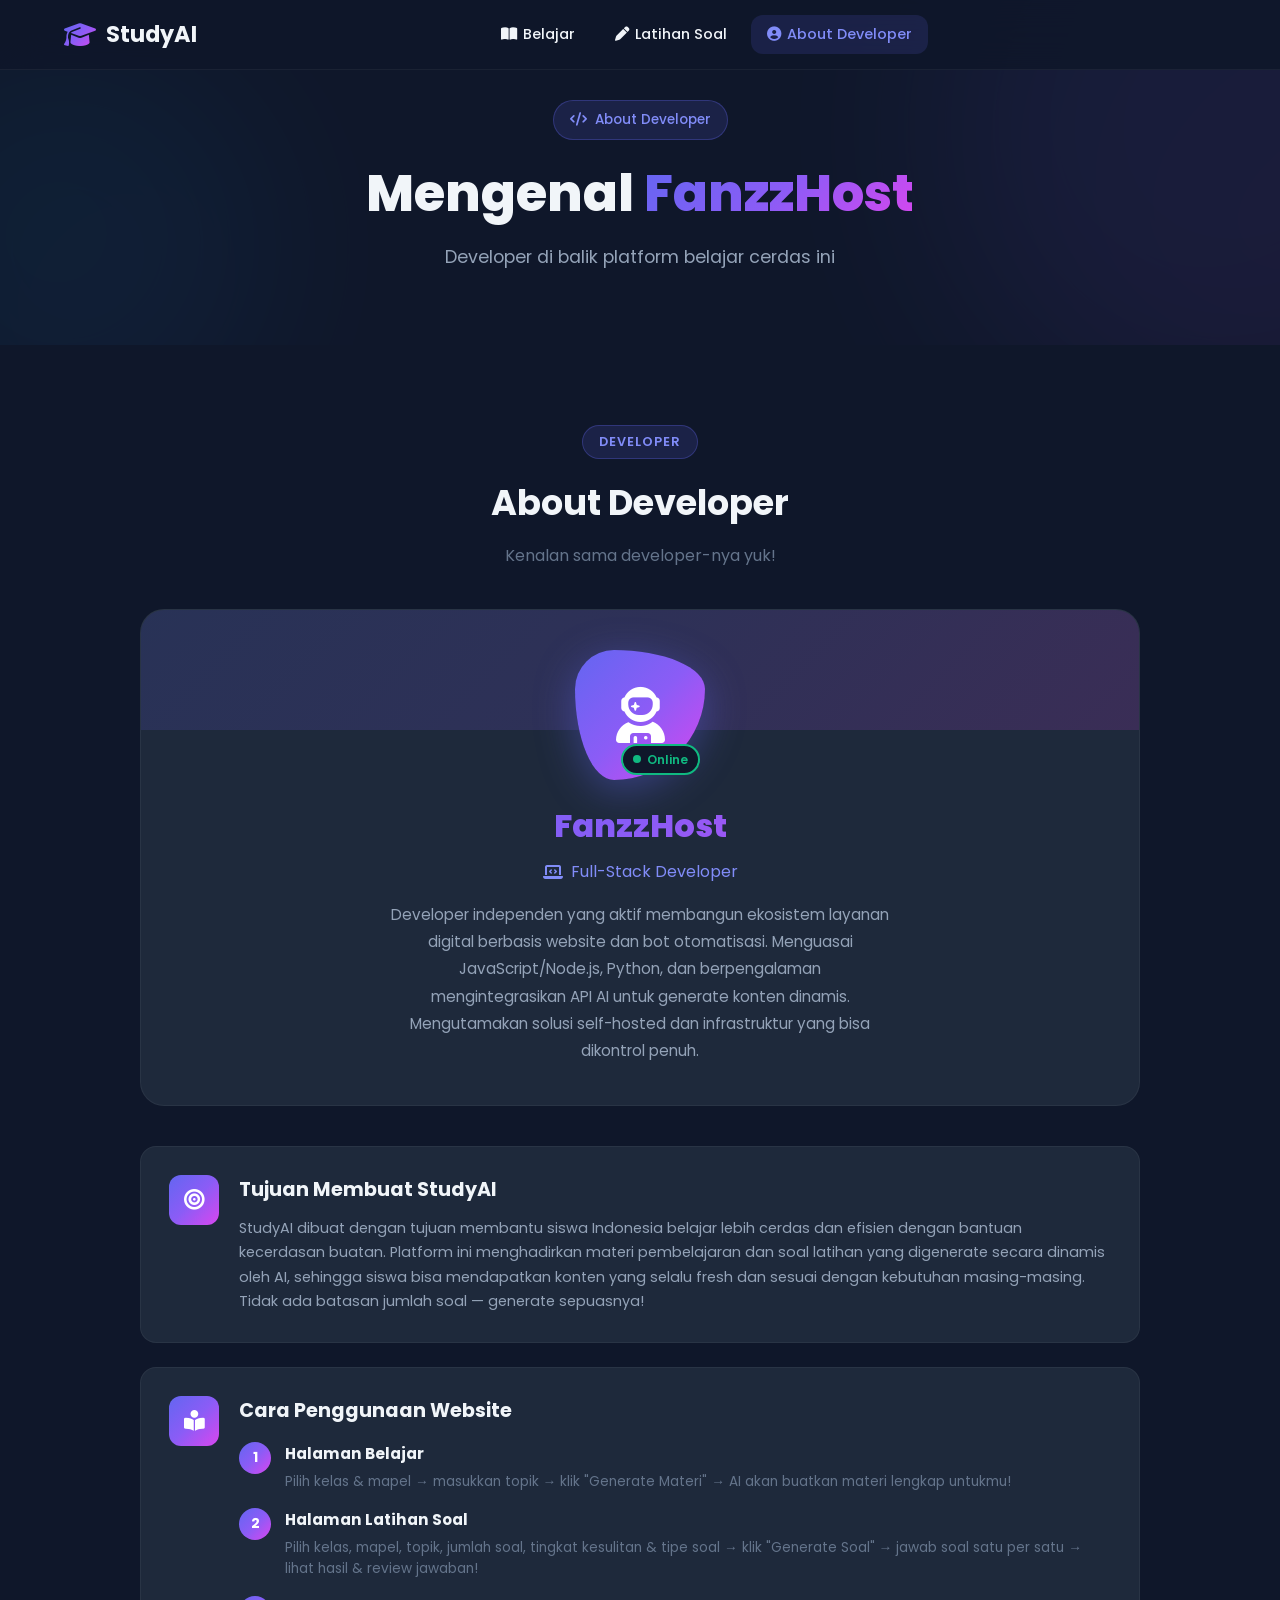
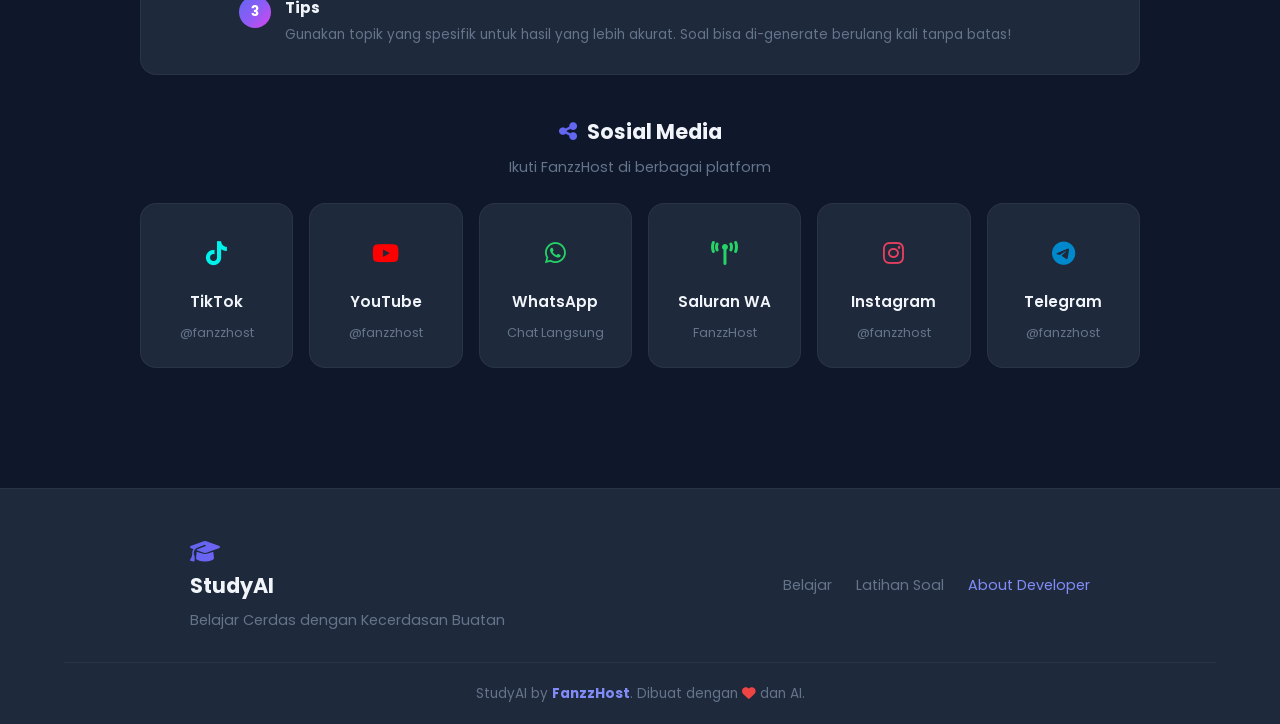
==== about.html @ f3ac2cc7 "Add files via upload" ====
<!DOCTYPE html>
<html lang="id">
<head>
    <meta charset="UTF-8">
    <meta name="viewport" content="width=device-width, initial-scale=1.0, maximum-scale=1.0, user-scalable=no">
    <title>StudyAI - About Developer</title>
    <link href="https://fonts.googleapis.com/css2?family=Poppins:wght@300;400;500;600;700;800&display=swap" rel="stylesheet">
    <link rel="stylesheet" href="https://cdnjs.cloudflare.com/ajax/libs/font-awesome/6.5.1/css/all.min.css">
    <link rel="stylesheet" href="style.css">
</head>
<body>
    <!-- Loading Screen -->
    <div id="loading-screen">
        <div class="loader-container">
            <div class="loader"></div>
            <h2>StudyAI</h2>
            <p>Memuat...</p>
        </div>
    </div>

    <!-- Navigation -->
    <nav class="navbar" id="navbar">
        <div class="nav-brand">
            <i class="fas fa-graduation-cap"></i>
            <span>StudyAI</span>
        </div>
        <div class="nav-links" id="nav-links">
            <a href="index.html" class="nav-link"><i class="fas fa-book-open"></i> Belajar</a>
            <a href="soal.html" class="nav-link"><i class="fas fa-pen"></i> Latihan Soal</a>
            <a href="about.html" class="nav-link active"><i class="fas fa-user-circle"></i> About Developer</a>
        </div>
        <div class="nav-actions">
            <div class="nav-toggle" id="nav-toggle">
                <i class="fas fa-bars"></i>
            </div>
        </div>
    </nav>

    <!-- Hero Section -->
    <section class="hero mini-hero">
        <div class="hero-content">
            <div class="hero-badge">
                <i class="fas fa-code"></i> About Developer
            </div>
            <h1>Mengenal <span class="gradient-text">FanzzHost</span></h1>
            <p>Developer di balik platform belajar cerdas ini</p>
        </div>
    </section>

    <!-- About Developer Section -->
    <section class="section">
        <div class="section-header">
            <span class="section-badge">Developer</span>
            <h2>About Developer</h2>
            <p>Kenalan sama developer-nya yuk!</p>
        </div>

        <!-- Profile Card -->
        <div class="dev-profile-card">
            <div class="dev-avatar-wrapper">
                <div class="dev-avatar">
                    <i class="fas fa-user-astronaut"></i>
                </div>
                <div class="dev-status">
                    <span class="status-dot"></span>
                    <span>Online</span>
                </div>
            </div>

            <div class="dev-info">
                <h2 class="dev-name">FanzzHost</h2>
                <p class="dev-role"><i class="fas fa-laptop-code"></i> Full-Stack Developer</p>
                <p class="dev-desc">
                    Developer independen yang aktif membangun ekosistem layanan digital berbasis website dan bot otomatisasi. 
                    Menguasai JavaScript/Node.js, Python, dan berpengalaman mengintegrasikan API AI untuk generate konten dinamis. 
                    Mengutamakan solusi self-hosted dan infrastruktur yang bisa dikontrol penuh.
                </p>
            </div>
        </div>

        <!-- Purpose Section -->
        <div class="dev-section-card">
            <div class="dev-section-icon">
                <i class="fas fa-bullseye"></i>
            </div>
            <div class="dev-section-content">
                <h3>Tujuan Membuat StudyAI</h3>
                <p>
                    StudyAI dibuat dengan tujuan membantu siswa Indonesia belajar lebih cerdas dan efisien dengan bantuan kecerdasan buatan. 
                    Platform ini menghadirkan materi pembelajaran dan soal latihan yang digenerate secara dinamis oleh AI, 
                    sehingga siswa bisa mendapatkan konten yang selalu fresh dan sesuai dengan kebutuhan masing-masing. 
                    Tidak ada batasan jumlah soal — generate sepuasnya!
                </p>
            </div>
        </div>

        <!-- How To Use Section -->
        <div class="dev-section-card">
            <div class="dev-section-icon">
                <i class="fas fa-book-reader"></i>
            </div>
            <div class="dev-section-content">
                <h3>Cara Penggunaan Website</h3>
                <div class="usage-steps">
                    <div class="usage-step">
                        <div class="step-number">1</div>
                        <div class="step-text">
                            <strong>Halaman Belajar</strong>
                            <p>Pilih kelas & mapel → masukkan topik → klik "Generate Materi" → AI akan buatkan materi lengkap untukmu!</p>
                        </div>
                    </div>
                    <div class="usage-step">
                        <div class="step-number">2</div>
                        <div class="step-text">
                            <strong>Halaman Latihan Soal</strong>
                            <p>Pilih kelas, mapel, topik, jumlah soal, tingkat kesulitan & tipe soal → klik "Generate Soal" → jawab soal satu per satu → lihat hasil & review jawaban!</p>
                        </div>
                    </div>
                    <div class="usage-step">
                        <div class="step-number">3</div>
                        <div class="step-text">
                            <strong>Tips</strong>
                            <p>Gunakan topik yang spesifik untuk hasil yang lebih akurat. Soal bisa di-generate berulang kali tanpa batas!</p>
                        </div>
                    </div>
                </div>
            </div>
        </div>

        <!-- Social Media Section -->
        <div class="dev-social-section">
            <h3><i class="fas fa-share-alt"></i> Sosial Media</h3>
            <p>Ikuti FanzzHost di berbagai platform</p>
            <div class="social-grid">
                <a href="https://tiktok.com/@fanzzhost" target="_blank" class="social-card tiktok">
                    <div class="social-icon"><i class="fab fa-tiktok"></i></div>
                    <span class="social-name">TikTok</span>
                    <span class="social-handle">@fanzzhost</span>
                </a>
                <a href="https://youtube.com/@fanzzhost" target="_blank" class="social-card youtube">
                    <div class="social-icon"><i class="fab fa-youtube"></i></div>
                    <span class="social-name">YouTube</span>
                    <span class="social-handle">@fanzzhost</span>
                </a>
                <a href="https://wa.me/6281234567890" target="_blank" class="social-card whatsapp">
                    <div class="social-icon"><i class="fab fa-whatsapp"></i></div>
                    <span class="social-name">WhatsApp</span>
                    <span class="social-handle">Chat Langsung</span>
                </a>
                <a href="https://whatsapp.com/channel/fanzzhost" target="_blank" class="social-card saluran">
                    <div class="social-icon"><i class="fas fa-broadcast-tower"></i></div>
                    <span class="social-name">Saluran WA</span>
                    <span class="social-handle">FanzzHost</span>
                </a>
                <a href="https://instagram.com/fanzzhost" target="_blank" class="social-card instagram">
                    <div class="social-icon"><i class="fab fa-instagram"></i></div>
                    <span class="social-name">Instagram</span>
                    <span class="social-handle">@fanzzhost</span>
                </a>
                <a href="https://t.me/fanzzhost" target="_blank" class="social-card telegram">
                    <div class="social-icon"><i class="fab fa-telegram-plane"></i></div>
                    <span class="social-name">Telegram</span>
                    <span class="social-handle">@fanzzhost</span>
                </a>
            </div>
        </div>
    </section>

    <!-- Footer -->
    <footer class="footer">
        <div class="footer-content">
            <div class="footer-brand">
                <i class="fas fa-graduation-cap"></i>
                <span>StudyAI</span>
                <p>Belajar Cerdas dengan Kecerdasan Buatan</p>
            </div>
            <div class="footer-links">
                <a href="index.html">Belajar</a>
                <a href="soal.html">Latihan Soal</a>
                <a href="about.html" class="active">About Developer</a>
            </div>
        </div>
        <div class="footer-bottom">
            <p> StudyAI by <strong>FanzzHost</strong>. Dibuat dengan <i class="fas fa-heart"></i> dan AI.</p>
        </div>
    </footer>

    <!-- Toast -->
    <div class="toast" id="toast">
        <i class="fas fa-info-circle"></i>
        <span id="toast-message"></span>
    </div>

    <script src="script.js"></script>
    <script>
        document.addEventListener('DOMContentLoaded', () => {
            setTimeout(() => {
                document.getElementById('loading-screen').classList.add('hidden');
            }, 1200);
            initNavbar();
        });
    </script>
</body>
</html>
---- style.css ----
/* ===== VARIABLES ===== */
:root {
    --primary: #6366f1;
    --primary-dark: #4f46e5;
    --primary-light: #818cf8;
    --secondary: #06b6d4;
    --accent: #f59e0b;
    --success: #10b981;
    --danger: #ef4444;
    --warning: #f59e0b;
    --dark: #0f172a;
    --dark-light: #1e293b;
    --dark-lighter: #334155;
    --gray: #64748b;
    --gray-light: #94a3b8;
    --gray-lighter: #cbd5e1;
    --light: #f1f5f9;
    --white: #ffffff;
    --gradient-1: linear-gradient(135deg, #6366f1 0%, #8b5cf6 50%, #d946ef 100%);
    --gradient-2: linear-gradient(135deg, #06b6d4 0%, #3b82f6 100%);
    --gradient-3: linear-gradient(135deg, #f59e0b 0%, #ef4444 100%);
    --gradient-success: linear-gradient(135deg, #10b981 0%, #06b6d4 100%);
    --shadow-sm: 0 1px 2px 0 rgb(0 0 0 / 0.05);
    --shadow: 0 4px 6px -1px rgb(0 0 0 / 0.1), 0 2px 4px -2px rgb(0 0 0 / 0.1);
    --shadow-lg: 0 10px 15px -3px rgb(0 0 0 / 0.1), 0 4px 6px -4px rgb(0 0 0 / 0.1);
    --shadow-xl: 0 20px 25px -5px rgb(0 0 0 / 0.1), 0 8px 10px -6px rgb(0 0 0 / 0.1);
    --radius-sm: 8px;
    --radius: 12px;
    --radius-lg: 16px;
    --radius-xl: 24px;
    --transition: all 0.3s cubic-bezier(0.4, 0, 0.2, 1);
}

/* ===== RESET & BASE ===== */
*, *::before, *::after {
    margin: 0;
    padding: 0;
    box-sizing: border-box;
}

html {
    scroll-behavior: smooth;
    scroll-padding-top: 80px;
}

body {
    font-family: 'Poppins', sans-serif;
    background: var(--dark);
    color: var(--light);
    line-height: 1.6;
    overflow-x: hidden;
    -webkit-tap-highlight-color: transparent;
}

a {
    text-decoration: none;
    color: inherit;
}

/* ===== LOADING SCREEN ===== */
#loading-screen {
    position: fixed;
    inset: 0;
    background: var(--dark);
    display: flex;
    align-items: center;
    justify-content: center;
    z-index: 9999;
    transition: opacity 0.5s ease, visibility 0.5s ease;
}

#loading-screen.hidden {
    opacity: 0;
    visibility: hidden;
}

.loader-container {
    text-align: center;
}

.loader {
    width: 60px;
    height: 60px;
    border: 4px solid var(--dark-lighter);
    border-top-color: var(--primary);
    border-radius: 50%;
    animation: spin 1s linear infinite;
    margin: 0 auto 20px;
}

@keyframes spin {
    to { transform: rotate(360deg); }
}

.loader-container h2 {
    font-size: 1.8rem;
    font-weight: 700;
    background: var(--gradient-1);
    -webkit-background-clip: text;
    -webkit-text-fill-color: transparent;
    background-clip: text;
}

.loader-container p {
    color: var(--gray);
    font-size: 0.9rem;
    margin-top: 8px;
}

/* ===== NAVBAR ===== */
.navbar {
    position: fixed;
    top: 0;
    left: 0;
    right: 0;
    height: 70px;
    background: rgba(15, 23, 42, 0.85);
    backdrop-filter: blur(20px);
    -webkit-backdrop-filter: blur(20px);
    border-bottom: 1px solid rgba(255, 255, 255, 0.05);
    display: flex;
    align-items: center;
    justify-content: space-between;
    padding: 0 5%;
    z-index: 1000;
    transition: var(--transition);
}

.navbar.scrolled {
    background: rgba(15, 23, 42, 0.98);
    box-shadow: var(--shadow-lg);
}

.nav-brand {
    display: flex;
    align-items: center;
    gap: 10px;
    font-size: 1.4rem;
    font-weight: 700;
}

.nav-brand i {
    font-size: 1.6rem;
    background: var(--gradient-1);
    -webkit-background-clip: text;
    -webkit-text-fill-color: transparent;
    background-clip: text;
}

.nav-links {
    display: flex;
    gap: 8px;
}

.nav-link {
    padding: 8px 16px;
    border-radius: var(--radius);
    font-size: 0.9rem;
    font-weight: 500;
    transition: var(--transition);
    display: flex;
    align-items: center;
    gap: 6px;
}

.nav-link:hover,
.nav-link.active {
    background: rgba(99, 102, 241, 0.15);
    color: var(--primary-light);
}

.nav-toggle {
    display: none;
    font-size: 1.4rem;
    cursor: pointer;
    padding: 8px;
}

.nav-actions {
    display: flex;
    align-items: center;
    gap: 12px;
}

/* ===== HERO SECTION ===== */
.hero {
    min-height: 100vh;
    display: flex;
    align-items: center;
    justify-content: space-between;
    padding: 100px 5% 60px;
    gap: 60px;
    position: relative;
    overflow: hidden;
}

.hero::before {
    content: '';
    position: absolute;
    top: -50%;
    right: -20%;
    width: 600px;
    height: 600px;
    background: var(--gradient-1);
    opacity: 0.08;
    border-radius: 50%;
    filter: blur(100px);
    animation: float 8s ease-in-out infinite;
}

.hero::after {
    content: '';
    position: absolute;
    bottom: -30%;
    left: -10%;
    width: 400px;
    height: 400px;
    background: var(--gradient-2);
    opacity: 0.06;
    border-radius: 50%;
    filter: blur(80px);
    animation: float 10s ease-in-out infinite reverse;
}

@keyframes float {
    0%, 100% { transform: translate(0, 0) scale(1); }
    50% { transform: translate(30px, -30px) scale(1.05); }
}

.hero.mini-hero {
    min-height: auto;
    padding: 100px 5% 40px;
    text-align: center;
    justify-content: center;
}

.hero.mini-hero .hero-content {
    max-width: 700px;
}

.hero-content {
    flex: 1;
    max-width: 600px;
    position: relative;
    z-index: 1;
}

.hero-badge {
    display: inline-flex;
    align-items: center;
    gap: 8px;
    padding: 8px 16px;
    background: rgba(99, 102, 241, 0.15);
    border: 1px solid rgba(99, 102, 241, 0.3);
    border-radius: 50px;
    font-size: 0.85rem;
    font-weight: 500;
    color: var(--primary-light);
    margin-bottom: 24px;
}

.hero h1 {
    font-size: 3.2rem;
    font-weight: 800;
    line-height: 1.15;
    margin-bottom: 20px;
}

.gradient-text {
    background: var(--gradient-1);
    -webkit-background-clip: text;
    -webkit-text-fill-color: transparent;
    background-clip: text;
}

.hero p {
    font-size: 1.1rem;
    color: var(--gray-light);
    margin-bottom: 32px;
    line-height: 1.7;
}

.hero-buttons {
    display: flex;
    gap: 16px;
    margin-bottom: 48px;
    flex-wrap: wrap;
}

.hero-stats {
    display: flex;
    gap: 40px;
}

.stat-item {
    text-align: center;
}

.stat-number {
    display: block;
    font-size: 2rem;
    font-weight: 800;
    background: var(--gradient-1);
    -webkit-background-clip: text;
    -webkit-text-fill-color: transparent;
    background-clip: text;
}

.stat-label {
    font-size: 0.85rem;
    color: var(--gray);
}

/* ===== BUTTONS ===== */
.btn {
    display: inline-flex;
    align-items: center;
    justify-content: center;
    gap: 8px;
    padding: 12px 24px;
    border-radius: var(--radius);
    font-family: 'Poppins', sans-serif;
    font-size: 0.95rem;
    font-weight: 600;
    border: none;
    cursor: pointer;
    transition: var(--transition);
    white-space: nowrap;
}

.btn-primary {
    background: var(--gradient-1);
    color: var(--white);
    box-shadow: 0 4px 15px rgba(99, 102, 241, 0.4);
}

.btn-primary:hover {
    transform: translateY(-2px);
    box-shadow: 0 8px 25px rgba(99, 102, 241, 0.5);
}

.btn-secondary {
    background: var(--dark-lighter);
    color: var(--light);
    border: 1px solid rgba(255, 255, 255, 0.1);
}

.btn-secondary:hover {
    background: var(--dark-light);
    border-color: rgba(255, 255, 255, 0.2);
}

.btn-outline {
    background: transparent;
    color: var(--primary-light);
    border: 1px solid rgba(99, 102, 241, 0.4);
}

.btn-outline:hover {
    background: rgba(99, 102, 241, 0.1);
}

.btn-success {
    background: var(--gradient-success);
    color: var(--white);
    box-shadow: 0 4px 15px rgba(16, 185, 129, 0.4);
}

.btn-success:hover {
    transform: translateY(-2px);
    box-shadow: 0 8px 25px rgba(16, 185, 129, 0.5);
}

.btn-sm {
    padding: 8px 16px;
    font-size: 0.85rem;
}

.btn-large {
    padding: 16px 32px;
    font-size: 1rem;
    width: 100%;
    max-width: 400px;
    margin: 0 auto;
    display: flex;
}

.btn:disabled {
    opacity: 0.5;
    cursor: not-allowed;
    transform: none !important;
}

/* ===== SECTIONS ===== */
.section {
    padding: 60px 5%;
    position: relative;
}

.section-alt {
    background: var(--dark-light);
}

.section-header {
    text-align: center;
    max-width: 600px;
    margin: 0 auto 40px;
}

.section-badge {
    display: inline-block;
    padding: 6px 16px;
    background: rgba(99, 102, 241, 0.15);
    border: 1px solid rgba(99, 102, 241, 0.3);
    border-radius: 50px;
    font-size: 0.8rem;
    font-weight: 600;
    color: var(--primary-light);
    text-transform: uppercase;
    letter-spacing: 1px;
    margin-bottom: 16px;
}

.section-header h2 {
    font-size: 2.2rem;
    font-weight: 700;
    margin-bottom: 12px;
}

.section-header p {
    color: var(--gray);
    font-size: 1rem;
}

/* ===== FORMS ===== */
.belajar-form,
.soal-form {
    max-width: 900px;
    margin: 0 auto 40px;
    background: var(--dark-light);
    border: 1px solid rgba(255, 255, 255, 0.05);
    border-radius: var(--radius-lg);
    padding: 32px;
}

.form-grid {
    display: grid;
    grid-template-columns: repeat(auto-fit, minmax(250px, 1fr));
    gap: 20px;
    margin-bottom: 24px;
}

.form-group {
    display: flex;
    flex-direction: column;
}

.form-group-full {
    grid-column: 1 / -1;
}

.form-group label {
    font-size: 0.9rem;
    font-weight: 500;
    margin-bottom: 8px;
    color: var(--gray-light);
    display: flex;
    align-items: center;
    gap: 6px;
}

.form-group label i {
    color: var(--accent);
}

.form-group select,
.form-group input {
    padding: 14px 16px;
    background: var(--dark);
    border: 2px solid rgba(255, 255, 255, 0.08);
    border-radius: var(--radius);
    color: var(--light);
    font-family: 'Poppins', sans-serif;
    font-size: 0.95rem;
    transition: var(--transition);
    width: 100%;
}

.form-group select:focus,
.form-group input:focus {
    outline: none;
    border-color: var(--primary);
    box-shadow: 0 0 0 3px rgba(99, 102, 241, 0.15);
}

.form-group select option {
    background: var(--dark);
    color: var(--light);
}

.form-group input::placeholder {
    color: var(--gray);
}

/* ===== MATERI CONTENT ===== */
.materi-content {
    max-width: 900px;
    margin: 0 auto;
    background: var(--dark-light);
    border: 1px solid rgba(255, 255, 255, 0.05);
    border-radius: var(--radius-lg);
    padding: 32px;
    animation: fadeInUp 0.5s ease;
}

.materi-header {
    display: flex;
    justify-content: space-between;
    align-items: center;
    margin-bottom: 24px;
    flex-wrap: wrap;
    gap: 12px;
    padding-bottom: 20px;
    border-bottom: 1px solid rgba(255, 255, 255, 0.05);
}

.materi-title-section {
    display: flex;
    align-items: center;
    gap: 10px;
    flex-wrap: wrap;
}

.badge-kelas,
.badge-mapel {
    padding: 4px 12px;
    background: var(--gradient-1);
    border-radius: 50px;
    font-size: 0.75rem;
    font-weight: 600;
    color: var(--white);
}

.materi-header h3 {
    font-size: 1.3rem;
    font-weight: 600;
}

.materi-body {
    line-height: 1.8;
}

.materi-body h4 {
    font-size: 1.3rem;
    margin: 24px 0 12px;
    color: var(--primary-light);
}

.materi-body h5 {
    font-size: 1.1rem;
    margin: 20px 0 10px;
    color: var(--secondary);
}

.materi-body p {
    margin-bottom: 12px;
    color: var(--gray-light);
}

.materi-body ul,
.materi-body ol {
    margin: 12px 0 12px 24px;
    color: var(--gray-light);
}

.materi-body li {
    margin-bottom: 8px;
}

.materi-body code {
    background: rgba(99, 102, 241, 0.15);
    padding: 2px 8px;
    border-radius: 4px;
    font-family: 'Courier New', monospace;
    font-size: 0.9em;
    color: var(--primary-light);
}

.materi-body blockquote {
    border-left: 4px solid var(--primary);
    padding-left: 16px;
    margin: 16px 0;
    color: var(--gray-light);
    font-style: italic;
}

.materi-body strong {
    color: var(--light);
}

/* ===== LOADING STATE ===== */
.loading-state {
    text-align: center;
    padding: 60px 20px;
    max-width: 400px;
    margin: 0 auto;
}

.loading-state .loader {
    width: 50px;
    height: 50px;
    margin: 0 auto 20px;
}

.loading-state p {
    color: var(--light);
    font-weight: 500;
    margin-bottom: 8px;
}

.loading-state small {
    color: var(--gray);
    font-size: 0.85rem;
}

/* ===== SINGLE QUESTION PAGE ===== */
.soal-page-container {
    max-width: 800px;
    margin: 0 auto;
    animation: fadeInUp 0.5s ease;
}

.soal-progress-header {
    display: flex;
    justify-content: space-between;
    align-items: center;
    margin-bottom: 20px;
    flex-wrap: wrap;
    gap: 12px;
}

.soal-progress-info {
    display: flex;
    gap: 8px;
    flex-wrap: wrap;
}

.badge {
    padding: 4px 12px;
    border-radius: 50px;
    font-size: 0.75rem;
    font-weight: 600;
    background: var(--dark-lighter);
    border: 1px solid rgba(255, 255, 255, 0.1);
}

.soal-timer {
    display: flex;
    align-items: center;
    gap: 8px;
    padding: 8px 16px;
    background: var(--dark-lighter);
    border-radius: var(--radius);
    font-family: 'Courier New', monospace;
    font-weight: 600;
    font-size: 1.1rem;
}

.soal-timer i {
    color: var(--accent);
}

/* Progress Bar */
.progress-bar-container {
    margin-bottom: 24px;
}

.progress-bar-track {
    width: 100%;
    height: 10px;
    background: var(--dark-lighter);
    border-radius: 50px;
    overflow: hidden;
    margin-bottom: 8px;
}

.progress-bar-fill {
    height: 100%;
    background: var(--gradient-1);
    border-radius: 50px;
    transition: width 0.5s ease;
    width: 0%;
}

.progress-bar-info {
    text-align: center;
    font-size: 0.85rem;
    font-weight: 600;
    color: var(--gray);
}

/* Question Navigator */
.question-navigator {
    display: flex;
    justify-content: center;
    gap: 8px;
    margin-bottom: 24px;
    flex-wrap: wrap;
}

.question-dot {
    width: 36px;
    height: 36px;
    border-radius: 50%;
    display: flex;
    align-items: center;
    justify-content: center;
    font-size: 0.8rem;
    font-weight: 700;
    cursor: pointer;
    transition: var(--transition);
    border: 2px solid rgba(255, 255, 255, 0.1);
    background: var(--dark-lighter);
    color: var(--gray);
}

.question-dot:hover {
    border-color: var(--primary);
    color: var(--primary-light);
}

.question-dot.active {
    background: var(--gradient-1);
    border-color: transparent;
    color: var(--white);
    box-shadow: 0 4px 15px rgba(99, 102, 241, 0.4);
}

.question-dot.answered {
    background: var(--success);
    border-color: var(--success);
    color: var(--white);
}

.question-dot.flagged {
    border-color: var(--warning);
    color: var(--warning);
}

.question-dot.active.flagged {
    background: var(--gradient-3);
    border-color: transparent;
}

/* Question Card */
.question-card {
    background: var(--dark-light);
    border: 1px solid rgba(255, 255, 255, 0.05);
    border-radius: var(--radius-lg);
    padding: 28px;
    margin-bottom: 20px;
    animation: fadeInUp 0.4s ease;
}

.question-card-header {
    display: flex;
    align-items: center;
    gap: 12px;
    margin-bottom: 20px;
}

.question-number-badge {
    width: 40px;
    height: 40px;
    background: var(--gradient-1);
    border-radius: 50%;
    display: flex;
    align-items: center;
    justify-content: center;
    font-size: 1rem;
    font-weight: 700;
    color: var(--white);
    flex-shrink: 0;
}

.question-type-badge {
    padding: 4px 12px;
    background: rgba(99, 102, 241, 0.15);
    border: 1px solid rgba(99, 102, 241, 0.3);
    border-radius: 50px;
    font-size: 0.75rem;
    font-weight: 600;
    color: var(--primary-light);
}

.question-text {
    font-size: 1.1rem;
    font-weight: 500;
    margin-bottom: 24px;
    line-height: 1.7;
    color: var(--light);
}

/* Options */
.question-options {
    display: flex;
    flex-direction: column;
    gap: 12px;
}

.option-item {
    display: flex;
    align-items: center;
    gap: 14px;
    padding: 16px 18px;
    background: var(--dark);
    border: 2px solid rgba(255, 255, 255, 0.05);
    border-radius: var(--radius);
    cursor: pointer;
    transition: var(--transition);
}

.option-item:hover {
    border-color: rgba(99, 102, 241, 0.3);
    background: rgba(99, 102, 241, 0.05);
}

.option-item.selected {
    border-color: var(--primary);
    background: rgba(99, 102, 241, 0.1);
}

.option-letter {
    width: 36px;
    height: 36px;
    min-width: 36px;
    border-radius: 50%;
    background: var(--dark-lighter);
    display: flex;
    align-items: center;
    justify-content: center;
    font-weight: 700;
    font-size: 0.9rem;
    color: var(--gray-light);
    transition: var(--transition);
}

.option-item.selected .option-letter {
    background: var(--primary);
    color: var(--white);
}

.option-text {
    flex: 1;
    font-size: 0.95rem;
    line-height: 1.5;
}

/* Essay */
.question-essay textarea {
    width: 100%;
    min-height: 150px;
    padding: 16px;
    background: var(--dark);
    border: 2px solid rgba(255, 255, 255, 0.08);
    border-radius: var(--radius);
    color: var(--light);
    font-family: 'Poppins', sans-serif;
    font-size: 0.95rem;
    resize: vertical;
    transition: var(--transition);
}

.question-essay textarea:focus {
    outline: none;
    border-color: var(--primary);
    box-shadow: 0 0 0 3px rgba(99, 102, 241, 0.15);
}

/* Navigation Buttons */
.question-nav-buttons {
    display: flex;
    justify-content: space-between;
    align-items: center;
    gap: 10px;
    margin-bottom: 16px;
}

.finish-section {
    text-align: center;
    margin-top: 16px;
    padding-top: 16px;
    border-top: 1px solid rgba(255, 255, 255, 0.05);
}

/* ===== HASIL ===== */
.hasil-container {
    max-width: 500px;
    margin: 0 auto;
    animation: fadeInUp 0.5s ease;
}

.hasil-card {
    background: var(--dark-light);
    border: 1px solid rgba(255, 255, 255, 0.05);
    border-radius: var(--radius-lg);
    padding: 40px;
    text-align: center;
}

.hasil-icon {
    width: 80px;
    height: 80px;
    background: var(--gradient-1);
    border-radius: 50%;
    display: flex;
    align-items: center;
    justify-content: center;
    margin: 0 auto 24px;
}

.hasil-icon i {
    font-size: 2.5rem;
    color: var(--white);
}

.hasil-card h3 {
    font-size: 1.5rem;
    margin-bottom: 20px;
}

.hasil-score {
    font-size: 3rem;
    font-weight: 800;
    background: var(--gradient-1);
    -webkit-background-clip: text;
    -webkit-text-fill-color: transparent;
    background-clip: text;
}

.hasil-percentage {
    font-size: 1.2rem;
    font-weight: 600;
    color: var(--gray);
    margin-bottom: 12px;
}

.hasil-message {
    font-size: 1rem;
    color: var(--gray-light);
    margin-bottom: 24px;
    padding: 12px;
    background: rgba(99, 102, 241, 0.1);
    border-radius: var(--radius);
}

.hasil-stats {
    display: flex;
    justify-content: space-around;
    margin-bottom: 30px;
    padding: 20px;
    background: var(--dark);
    border-radius: var(--radius);
}

.hasil-stat-number {
    display: block;
    font-size: 1.5rem;
    font-weight: 700;
}

.hasil-stat-label {
    font-size: 0.85rem;
    color: var(--gray);
}

.hasil-actions {
    display: flex;
    gap: 12px;
    justify-content: center;
}

/* ===== REVIEW ===== */
.review-container {
    max-width: 800px;
    margin: 0 auto;
    animation: fadeInUp 0.5s ease;
}

.review-header {
    display: flex;
    justify-content: space-between;
    align-items: center;
    margin-bottom: 24px;
    flex-wrap: wrap;
    gap: 12px;
}

.review-header h3 {
    font-size: 1.3rem;
    display: flex;
    align-items: center;
    gap: 10px;
}

.review-header h3 i {
    color: var(--primary);
}

.review-list {
    display: flex;
    flex-direction: column;
    gap: 16px;
}

.review-item {
    background: var(--dark-light);
    border: 1px solid rgba(255, 255, 255, 0.05);
    border-radius: var(--radius);
    padding: 20px;
    transition: var(--transition);
}

.review-item:hover {
    border-color: rgba(99, 102, 241, 0.2);
}

.review-item-header {
    display: flex;
    align-items: center;
    gap: 10px;
    margin-bottom: 12px;
}

.review-item-number {
    width: 28px;
    height: 28px;
    border-radius: 50%;
    display: flex;
    align-items: center;
    justify-content: center;
    font-size: 0.8rem;
    font-weight: 700;
    color: var(--white);
}

.review-item-number.correct {
    background: var(--success);
}

.review-item-number.wrong {
    background: var(--danger);
}

.review-item-status {
    font-size: 0.8rem;
    font-weight: 600;
    padding: 2px 10px;
    border-radius: 50px;
}

.review-item-status.correct {
    background: rgba(16, 185, 129, 0.15);
    color: var(--success);
}

.review-item-status.wrong {
    background: rgba(239, 68, 68, 0.15);
    color: var(--danger);
}

.review-item-question {
    font-weight: 500;
    margin-bottom: 10px;
    line-height: 1.5;
}

.review-item-answer {
    font-size: 0.9rem;
    color: var(--gray);
    margin-bottom: 8px;
}

.review-item-answer strong {
    color: var(--light);
}

.review-item-explanation {
    font-size: 0.85rem;
    color: var(--gray-light);
    padding: 10px;
    background: rgba(99, 102, 241, 0.05);
    border-radius: var(--radius-sm);
    border-left: 3px solid var(--primary);
}

/* ===== ABOUT DEVELOPER PAGE ===== */
.dev-profile-card {
    max-width: 700px;
    margin: 0 auto 40px;
    background: var(--dark-light);
    border: 1px solid rgba(255, 255, 255, 0.05);
    border-radius: var(--radius-xl);
    padding: 40px;
    text-align: center;
    position: relative;
    overflow: hidden;
}

.dev-profile-card::before {
    content: '';
    position: absolute;
    top: 0;
    left: 0;
    right: 0;
    height: 120px;
    background: var(--gradient-1);
    opacity: 0.15;
}

.dev-avatar-wrapper {
    position: relative;
    display: inline-block;
    margin-bottom: 20px;
}

.dev-avatar {
    width: 130px;
    height: 130px;
    background: var(--gradient-1);
    border-radius: 30% 70% 70% 30% / 30% 30% 70% 70%;
    display: flex;
    align-items: center;
    justify-content: center;
    margin: 0 auto;
    position: relative;
    z-index: 1;
    box-shadow: 0 10px 40px rgba(99, 102, 241, 0.4);
    animation: morphAvatar 6s ease-in-out infinite;
}

.dev-avatar i {
    font-size: 3.5rem;
    color: var(--white);
}

@keyframes morphAvatar {
    0%, 100% { border-radius: 30% 70% 70% 30% / 30% 30% 70% 70%; }
    25% { border-radius: 58% 42% 75% 25% / 76% 46% 54% 24%; }
    50% { border-radius: 50% 50% 33% 67% / 55% 27% 73% 45%; }
    75% { border-radius: 33% 67% 58% 42% / 63% 68% 32% 37%; }
}

.dev-status {
    position: absolute;
    bottom: 5px;
    right: 5px;
    background: var(--dark);
    border: 2px solid var(--success);
    border-radius: 50px;
    padding: 4px 10px;
    display: flex;
    align-items: center;
    gap: 6px;
    font-size: 0.75rem;
    font-weight: 600;
    color: var(--success);
    z-index: 2;
}

.status-dot {
    width: 8px;
    height: 8px;
    background: var(--success);
    border-radius: 50%;
    animation: pulse-dot 2s ease-in-out infinite;
}

@keyframes pulse-dot {
    0%, 100% { opacity: 1; transform: scale(1); }
    50% { opacity: 0.5; transform: scale(1.2); }
}

.dev-name {
    font-size: 2rem;
    font-weight: 800;
    margin-bottom: 8px;
    background: var(--gradient-1);
    -webkit-background-clip: text;
    -webkit-text-fill-color: transparent;
    background-clip: text;
}

.dev-role {
    font-size: 1rem;
    color: var(--primary-light);
    margin-bottom: 16px;
    display: flex;
    align-items: center;
    justify-content: center;
    gap: 8px;
}

.dev-desc {
    color: var(--gray-light);
    font-size: 0.95rem;
    line-height: 1.8;
    max-width: 500px;
    margin: 0 auto;
}

/* Developer Section Cards */
.dev-section-card {
    max-width: 700px;
    margin: 0 auto 24px;
    background: var(--dark-light);
    border: 1px solid rgba(255, 255, 255, 0.05);
    border-radius: var(--radius-lg);
    padding: 28px;
    display: flex;
    gap: 20px;
    align-items: flex-start;
    transition: var(--transition);
}

.dev-section-card:hover {
    border-color: rgba(99, 102, 241, 0.2);
    transform: translateY(-3px);
    box-shadow: var(--shadow-lg);
}

.dev-section-icon {
    width: 50px;
    height: 50px;
    min-width: 50px;
    background: var(--gradient-1);
    border-radius: var(--radius);
    display: flex;
    align-items: center;
    justify-content: center;
    flex-shrink: 0;
}

.dev-section-icon i {
    font-size: 1.3rem;
    color: var(--white);
}

.dev-section-content {
    flex: 1;
}

.dev-section-content h3 {
    font-size: 1.2rem;
    margin-bottom: 10px;
    color: var(--light);
}

.dev-section-content p {
    color: var(--gray-light);
    font-size: 0.9rem;
    line-height: 1.7;
}

/* Usage Steps */
.usage-steps {
    display: flex;
    flex-direction: column;
    gap: 16px;
    margin-top: 16px;
}

.usage-step {
    display: flex;
    gap: 14px;
    align-items: flex-start;
}

.step-number {
    width: 32px;
    height: 32px;
    min-width: 32px;
    background: var(--gradient-1);
    border-radius: 50%;
    display: flex;
    align-items: center;
    justify-content: center;
    font-size: 0.85rem;
    font-weight: 700;
    color: var(--white);
    flex-shrink: 0;
}

.step-text strong {
    color: var(--light);
    font-size: 0.95rem;
    display: block;
    margin-bottom: 4px;
}

.step-text p {
    color: var(--gray);
    font-size: 0.85rem;
    line-height: 1.6;
}

/* Social Media Section */
.dev-social-section {
    max-width: 700px;
    margin: 40px auto 0;
    text-align: center;
}

.dev-social-section h3 {
    font-size: 1.3rem;
    margin-bottom: 8px;
    display: flex;
    align-items: center;
    justify-content: center;
    gap: 10px;
}

.dev-social-section h3 i {
    color: var(--primary);
}

.dev-social-section > p {
    color: var(--gray);
    font-size: 0.9rem;
    margin-bottom: 24px;
}

.social-grid {
    display: grid;
    grid-template-columns: repeat(auto-fit, minmax(140px, 1fr));
    gap: 16px;
}

.social-card {
    background: var(--dark-light);
    border: 1px solid rgba(255, 255, 255, 0.05);
    border-radius: var(--radius-lg);
    padding: 24px 16px;
    text-align: center;
    transition: var(--transition);
    display: flex;
    flex-direction: column;
    align-items: center;
    gap: 8px;
}

.social-card:hover {
    transform: translateY(-5px);
    box-shadow: var(--shadow-lg);
}

.social-card.tiktok:hover {
    border-color: #00f2ea;
    box-shadow: 0 8px 25px rgba(0, 242, 234, 0.2);
}

.social-card.youtube:hover {
    border-color: #ff0000;
    box-shadow: 0 8px 25px rgba(255, 0, 0, 0.2);
}

.social-card.whatsapp:hover {
    border-color: #25d366;
    box-shadow: 0 8px 25px rgba(37, 211, 102, 0.2);
}

.social-card.saluran:hover {
    border-color: #25d366;
    box-shadow: 0 8px 25px rgba(37, 211, 102, 0.2);
}

.social-card.instagram:hover {
    border-color: #e4405f;
    box-shadow: 0 8px 25px rgba(228, 64, 95, 0.2);
}

.social-card.telegram:hover {
    border-color: #0088cc;
    box-shadow: 0 8px 25px rgba(0, 136, 204, 0.2);
}

.social-icon {
    width: 50px;
    height: 50px;
    border-radius: var(--radius);
    display: flex;
    align-items: center;
    justify-content: center;
    font-size: 1.5rem;
    margin-bottom: 4px;
}

.social-card.tiktok .social-icon { color: #00f2ea; }
.social-card.youtube .social-icon { color: #ff0000; }
.social-card.whatsapp .social-icon { color: #25d366; }
.social-card.saluran .social-icon { color: #25d366; }
.social-card.instagram .social-icon { color: #e4405f; }
.social-card.telegram .social-icon { color: #0088cc; }

.social-name {
    font-size: 0.95rem;
    font-weight: 600;
    color: var(--light);
}

.social-handle {
    font-size: 0.8rem;
    color: var(--gray);
}

/* ===== FOOTER ===== */
.footer {
    background: var(--dark-light);
    border-top: 1px solid rgba(255, 255, 255, 0.05);
    padding: 50px 5% 0;
    margin-top: 40px;
}

.footer-content {
    display: flex;
    justify-content: space-between;
    align-items: center;
    max-width: 900px;
    margin: 0 auto 30px;
    flex-wrap: wrap;
    gap: 24px;
}

.footer-brand {
    display: flex;
    flex-direction: column;
    gap: 6px;
}

.footer-brand i {
    font-size: 1.5rem;
    background: var(--gradient-1);
    -webkit-background-clip: text;
    -webkit-text-fill-color: transparent;
    background-clip: text;
}

.footer-brand span {
    font-size: 1.3rem;
    font-weight: 700;
}

.footer-brand p {
    color: var(--gray);
    font-size: 0.9rem;
}

.footer-links {
    display: flex;
    gap: 24px;
}

.footer-links a {
    color: var(--gray);
    font-size: 0.9rem;
    transition: var(--transition);
    position: relative;
}

.footer-links a:hover,
.footer-links a.active {
    color: var(--primary-light);
}

.footer-bottom {
    text-align: center;
    padding: 20px;
    border-top: 1px solid rgba(255, 255, 255, 0.05);
    color: var(--gray);
    font-size: 0.85rem;
}

.footer-bottom i {
    color: var(--danger);
}

.footer-bottom strong {
    color: var(--primary-light);
}

/* ===== TOAST ===== */
.toast {
    position: fixed;
    bottom: 30px;
    left: 50%;
    transform: translateX(-50%) translateY(100px);
    background: var(--dark-light);
    border: 1px solid rgba(255, 255, 255, 0.1);
    border-radius: var(--radius);
    padding: 14px 24px;
    display: flex;
    align-items: center;
    gap: 10px;
    box-shadow: var(--shadow-xl);
    z-index: 9999;
    transition: transform 0.4s cubic-bezier(0.175, 0.885, 0.32, 1.275);
    opacity: 0;
    max-width: 90vw;
}

.toast.show {
    transform: translateX(-50%) translateY(0);
    opacity: 1;
}

.toast i {
    color: var(--primary);
    font-size: 1.2rem;
    flex-shrink: 0;
}

/* ===== ANIMATIONS ===== */
@keyframes fadeInUp {
    from {
        opacity: 0;
        transform: translateY(30px);
    }
    to {
        opacity: 1;
        transform: translateY(0);
    }
}

/* ===== SCROLLBAR ===== */
::-webkit-scrollbar {
    width: 6px;
}

::-webkit-scrollbar-track {
    background: var(--dark);
}

::-webkit-scrollbar-thumb {
    background: var(--dark-lighter);
    border-radius: 3px;
}

::-webkit-scrollbar-thumb:hover {
    background: var(--gray);
}

/* ===== RESPONSIVE ===== */
@media (max-width: 768px) {
    .nav-links {
        position: fixed;
        top: 70px;
        left: 0;
        right: 0;
        background: rgba(15, 23, 42, 0.98);
        flex-direction: column;
        padding: 16px;
        gap: 4px;
        transform: translateY(-150%);
        transition: transform 0.3s ease;
        border-bottom: 1px solid rgba(255, 255, 255, 0.05);
        box-shadow: var(--shadow-lg);
    }

    .nav-links.active {
        transform: translateY(0);
    }

    .nav-link {
        padding: 12px 16px;
        font-size: 1rem;
    }

    .nav-toggle {
        display: block;
    }

    .hero {
        flex-direction: column;
        text-align: center;
        padding-top: 90px;
        padding-bottom: 40px;
    }

    .hero h1 {
        font-size: 2rem;
    }

    .hero p {
        font-size: 1rem;
    }

    .hero-buttons {
        justify-content: center;
    }

    .hero-stats {
        justify-content: center;
    }

    .section {
        padding: 40px 4%;
    }

    .section-header h2 {
        font-size: 1.6rem;
    }

    .belajar-form,
    .soal-form {
        padding: 20px;
        border-radius: var(--radius);
    }

    .form-grid {
        grid-template-columns: 1fr;
        gap: 14px;
    }

    .form-group select,
    .form-group input {
        padding: 12px 14px;
        font-size: 16px;
    }

    .materi-content {
        padding: 20px;
        border-radius: var(--radius);
    }

    .materi-header {
        flex-direction: column;
        align-items: flex-start;
    }

    .question-card {
        padding: 20px;
    }

    .question-text {
        font-size: 1rem;
    }

    .option-item {
        padding: 14px;
    }

    .question-nav-buttons {
        flex-direction: row;
        flex-wrap: wrap;
    }

    .question-nav-buttons .btn {
        flex: 1;
        min-width: 100px;
    }

    .hasil-card {
        padding: 28px 20px;
    }

    .hasil-score {
        font-size: 2.5rem;
    }

    .hasil-actions {
        flex-direction: column;
    }

    .hasil-actions .btn {
        width: 100%;
    }

    .review-header {
        flex-direction: column;
        gap: 12px;
        text-align: center;
    }

    .footer-content {
        flex-direction: column;
        text-align: center;
    }

    .footer-links {
        flex-wrap: wrap;
        justify-content: center;
    }

    /* About Developer Mobile */
    .dev-profile-card {
        padding: 28px 20px;
    }

    .dev-avatar {
        width: 110px;
        height: 110px;
    }

    .dev-avatar i {
        font-size: 3rem;
    }

    .dev-name {
        font-size: 1.6rem;
    }

    .dev-section-card {
        flex-direction: column;
        text-align: center;
        padding: 24px 20px;
    }

    .dev-section-icon {
        margin: 0 auto;
    }

    .usage-step {
        text-align: left;
    }

    .social-grid {
        grid-template-columns: repeat(2, 1fr);
        gap: 12px;
    }

    .social-card {
        padding: 18px 12px;
    }

    .social-icon {
        width: 40px;
        height: 40px;
        font-size: 1.3rem;
    }
}

@media (max-width: 480px) {
    .navbar {
        padding: 0 4%;
        height: 60px;
    }

    .nav-brand {
        font-size: 1.2rem;
    }

    .nav-brand i {
        font-size: 1.3rem;
    }

    .hero {
        padding-top: 80px;
    }

    .hero h1 {
        font-size: 1.7rem;
    }

    .hero-badge {
        font-size: 0.8rem;
        padding: 6px 12px;
    }

    .section-header h2 {
        font-size: 1.4rem;
    }

    .btn {
        padding: 12px 18px;
        font-size: 0.9rem;
    }

    .btn-large {
        padding: 14px 24px;
    }

    .question-dot {
        width: 32px;
        height: 32px;
        font-size: 0.75rem;
    }

    .option-letter {
        width: 32px;
        height: 32px;
        min-width: 32px;
        font-size: 0.85rem;
    }

    .hasil-score {
        font-size: 2.2rem;
    }

    .toast {
        left: 16px;
        right: 16px;
        transform: translateY(100px);
        width: auto;
        padding: 12px 16px;
    }

    .toast.show {
        transform: translateY(0);
    }

    .dev-profile-card {
        padding: 24px 16px;
    }

    .dev-avatar {
        width: 100px;
        height: 100px;
    }

    .dev-avatar i {
        font-size: 2.5rem;
    }

    .dev-name {
        font-size: 1.4rem;
    }

    .dev-desc {
        font-size: 0.85rem;
    }

    .social-grid {
        grid-template-columns: repeat(2, 1fr);
        gap: 10px;
    }

    .social-card {
        padding: 16px 10px;
    }

    .social-name {
        font-size: 0.85rem;
    }

    .social-handle {
        font-size: 0.7rem;
    }
}

/* ===== TOUCH OPTIMIZATION ===== */
@media (hover: none) {
    .option-item:hover {
        border-color: rgba(255, 255, 255, 0.05);
        background: var(--dark);
    }

    .option-item.selected:hover {
        border-color: var(--primary);
        background: rgba(99, 102, 241, 0.1);
    }

    .social-card:hover,
    .dev-section-card:hover {
        transform: none;
    }
}

/* ===== PC / LARGE SCREEN ===== */
@media (min-width: 1200px) {
    .section {
        padding: 80px 10%;
    }

    .hero {
        padding: 120px 10% 80px;
    }

    .belajar-form,
    .soal-form,
    .materi-content,
    .soal-page-container,
    .review-container,
    .hasil-container,
    .dev-profile-card,
    .dev-section-card,
    .dev-social-section {
        max-width: 1000px;
    }
}

/* ===== LANDSCAPE MOBILE ===== */
@media (max-height: 500px) and (orientation: landscape) {
    .hero.mini-hero {
        padding: 70px 5% 20px;
    }

    .hero h1 {
        font-size: 1.5rem;
    }

    .section {
        padding: 20px 4%;
    }
}
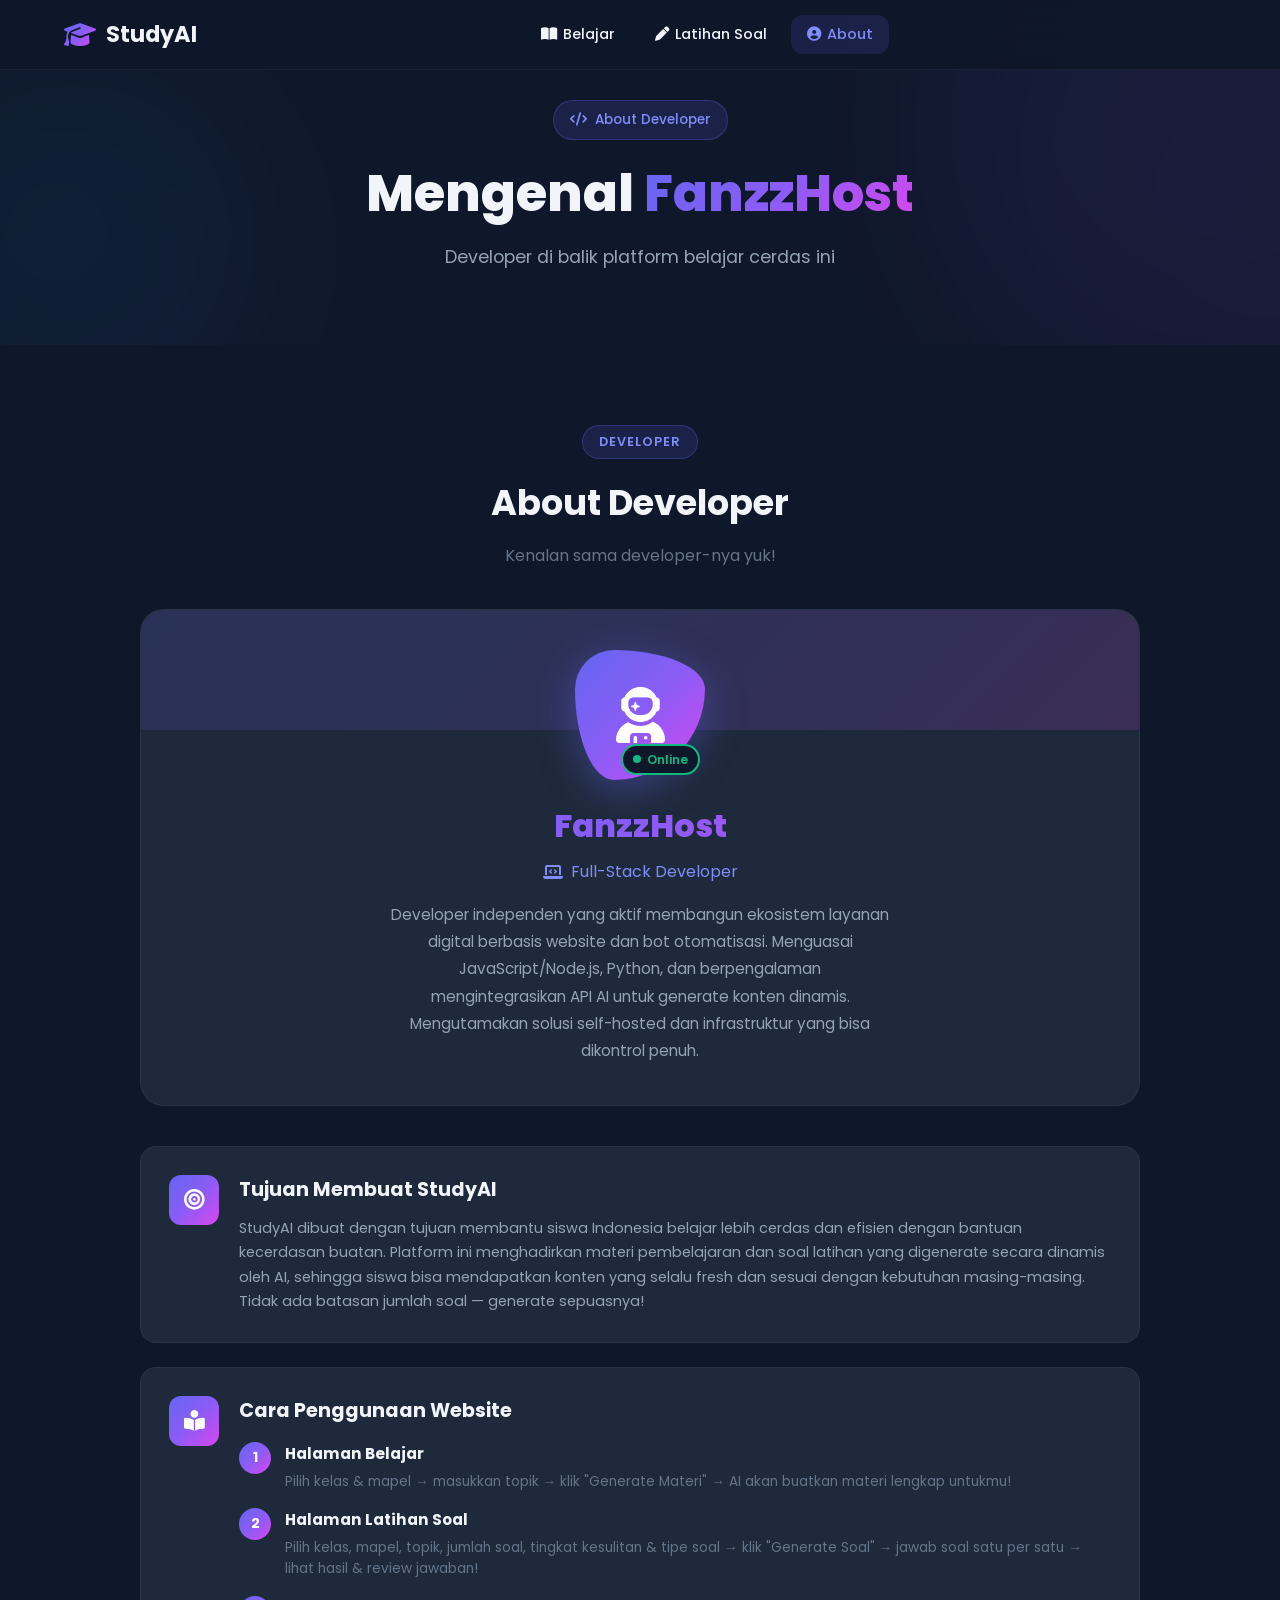
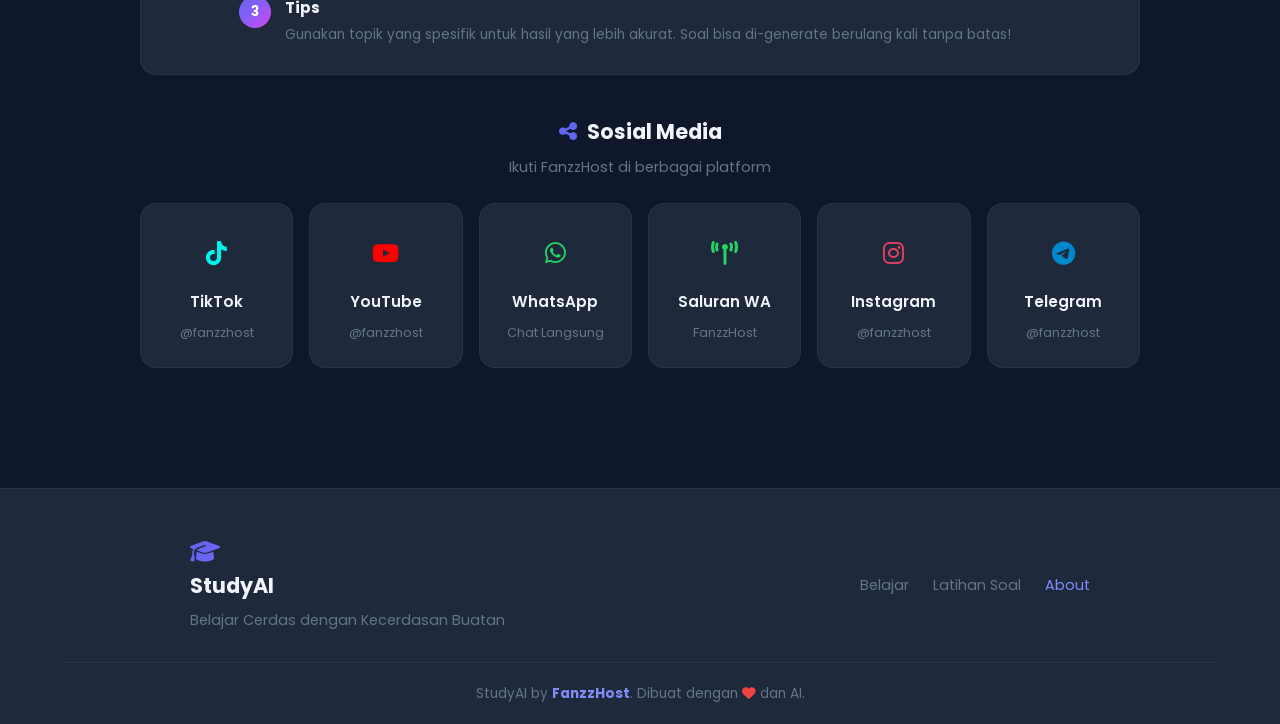
==== commit 619aca9c: "Add files via upload" ====
--- a/about.html
+++ b/about.html
@@ -27,7 +27,7 @@
         <div class="nav-links" id="nav-links">
             <a href="index.html" class="nav-link"><i class="fas fa-book-open"></i> Belajar</a>
             <a href="soal.html" class="nav-link"><i class="fas fa-pen"></i> Latihan Soal</a>
-            <a href="about.html" class="nav-link active"><i class="fas fa-user-circle"></i> About Developer</a>
+            <a href="about.html" class="nav-link active"><i class="fas fa-user-circle"></i> About</a>
         </div>
         <div class="nav-actions">
             <div class="nav-toggle" id="nav-toggle">
@@ -177,7 +177,7 @@
             <div class="footer-links">
                 <a href="index.html">Belajar</a>
                 <a href="soal.html">Latihan Soal</a>
-                <a href="about.html" class="active">About Developer</a>
+                <a href="about.html" class="active">About</a>
             </div>
         </div>
         <div class="footer-bottom">
--- a/style.css
+++ b/style.css
@@ -285,6 +285,7 @@
     gap: 16px;
     margin-bottom: 48px;
     flex-wrap: wrap;
+    justify-content: center;
 }
 
 .hero-stats {
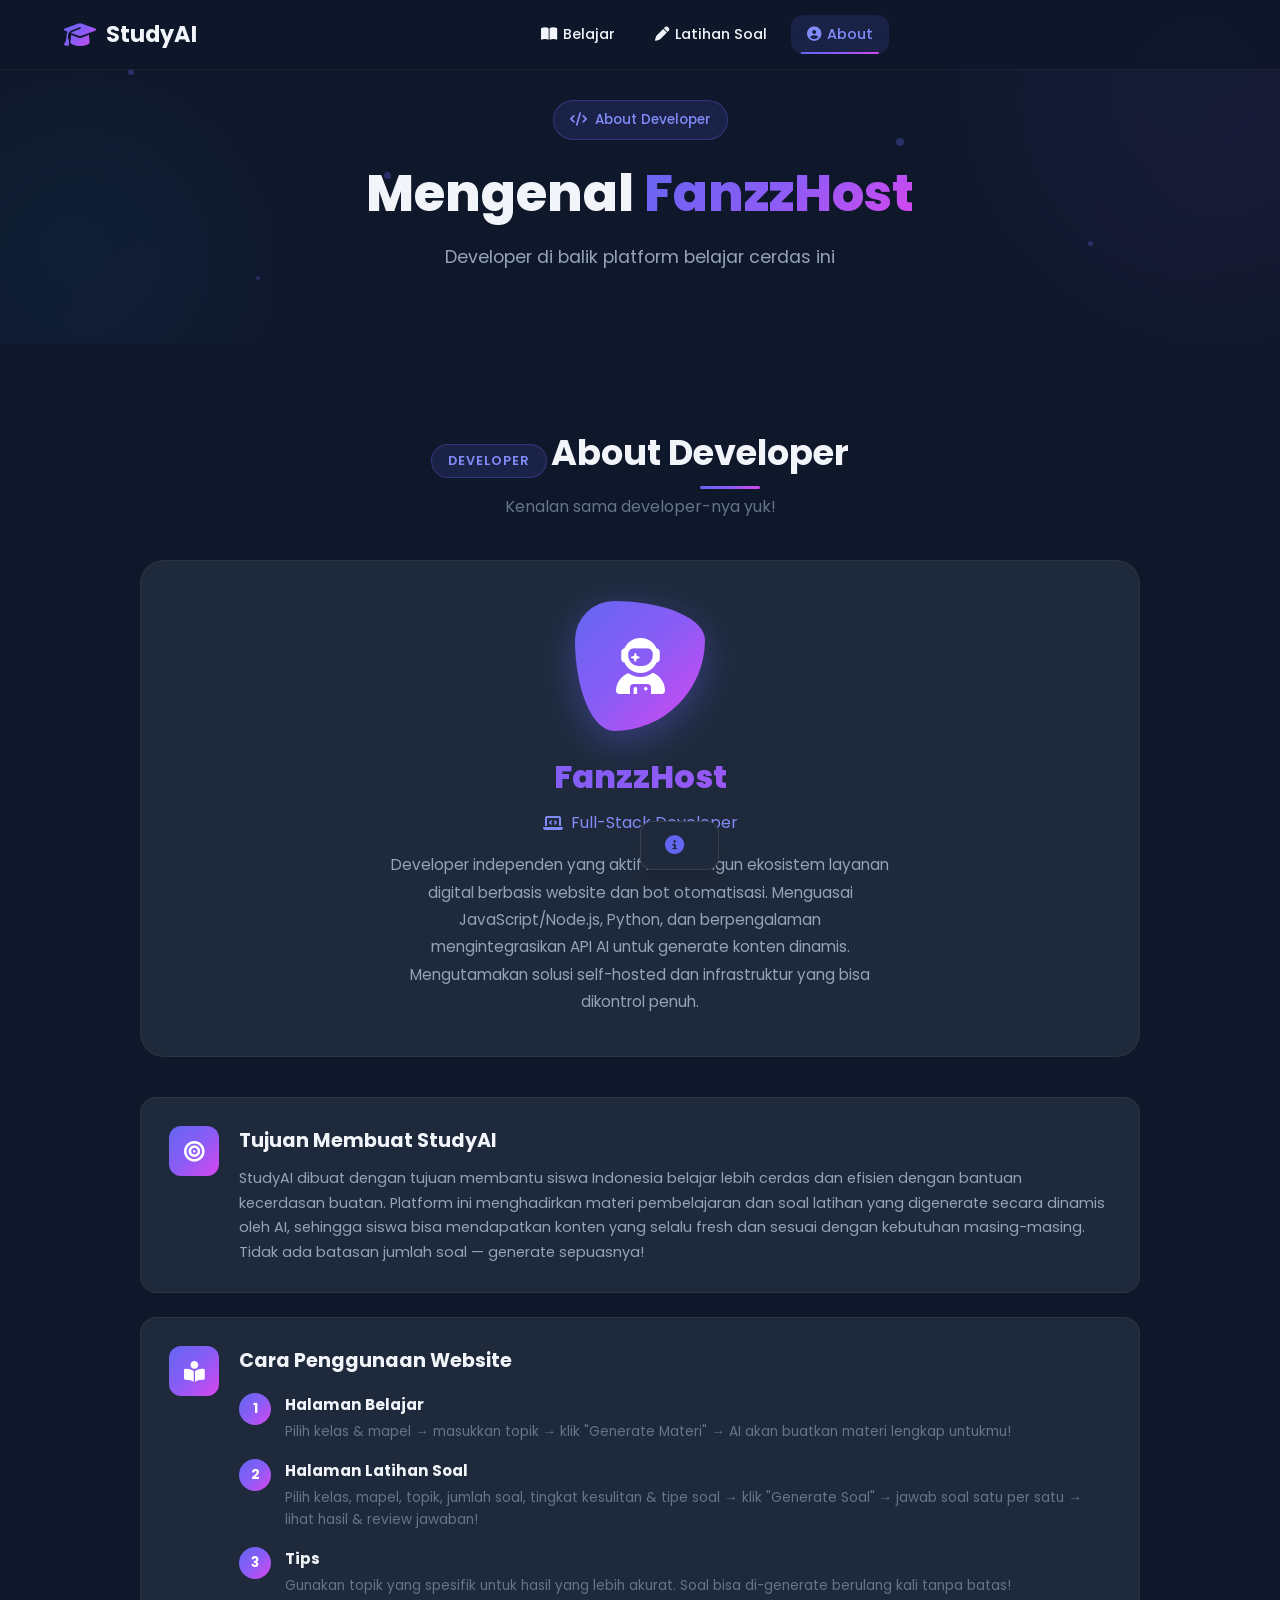
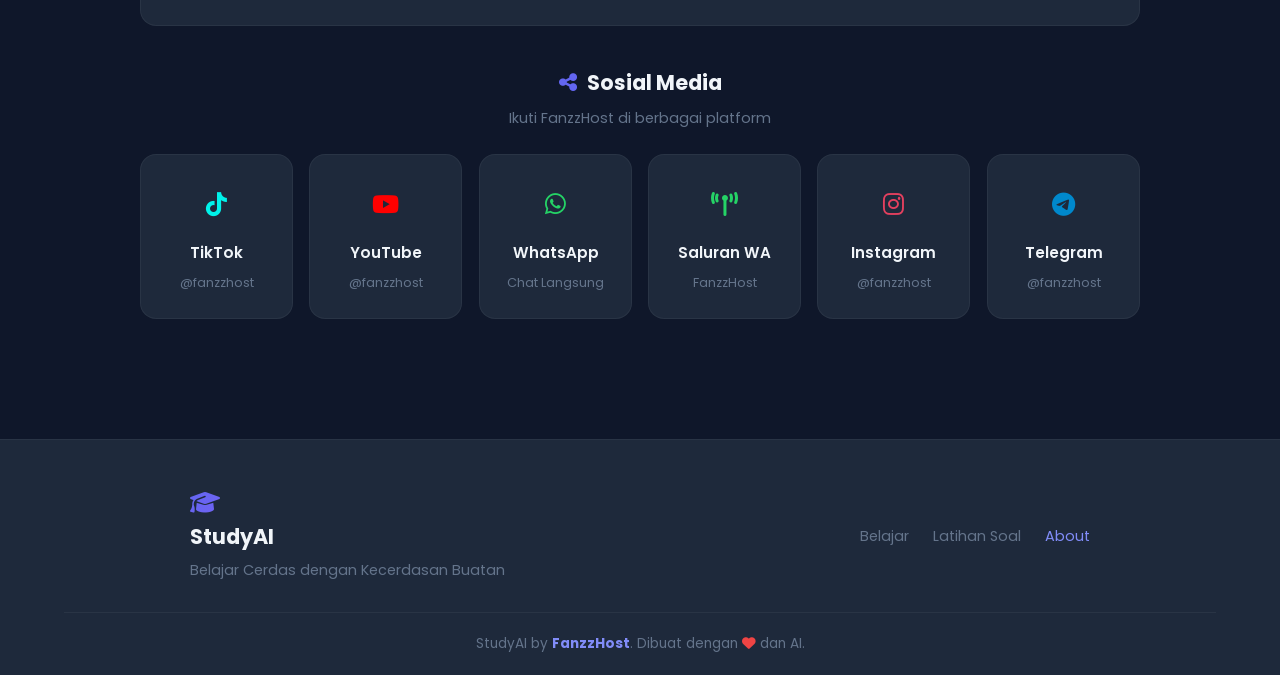
==== commit f5a6671d: "Add files via upload" ====
--- a/about.html
+++ b/about.html
@@ -7,27 +7,547 @@
     <link href="https://fonts.googleapis.com/css2?family=Poppins:wght@300;400;500;600;700;800&display=swap" rel="stylesheet">
     <link rel="stylesheet" href="https://cdnjs.cloudflare.com/ajax/libs/font-awesome/6.5.1/css/all.min.css">
     <link rel="stylesheet" href="style.css">
+    <style>
+        /* ===== ENTRANCE ANIMATIONS ===== */
+        @keyframes slideInDown {
+            from { opacity: 0; transform: translateY(-40px); }
+            to { opacity: 1; transform: translateY(0); }
+        }
+        @keyframes slideInUp {
+            from { opacity: 0; transform: translateY(40px); }
+            to { opacity: 1; transform: translateY(0); }
+        }
+        @keyframes slideInLeft {
+            from { opacity: 0; transform: translateX(-40px); }
+            to { opacity: 1; transform: translateX(0); }
+        }
+        @keyframes slideInRight {
+            from { opacity: 0; transform: translateX(40px); }
+            to { opacity: 1; transform: translateX(0); }
+        }
+        @keyframes scaleIn {
+            from { opacity: 0; transform: scale(0.8); }
+            to { opacity: 1; transform: scale(1); }
+        }
+        @keyframes rotateIn {
+            from { opacity: 0; transform: rotate(-10deg) scale(0.9); }
+            to { opacity: 1; transform: rotate(0) scale(1); }
+        }
+        @keyframes bounceIn {
+            0% { opacity: 0; transform: scale(0.3); }
+            50% { transform: scale(1.05); }
+            70% { transform: scale(0.95); }
+            100% { opacity: 1; transform: scale(1); }
+        }
+        @keyframes flipIn {
+            from { opacity: 0; transform: perspective(400px) rotateY(-90deg); }
+            to { opacity: 1; transform: perspective(400px) rotateY(0); }
+        }
+        @keyframes shimmer {
+            0% { background-position: -200% 0; }
+            100% { background-position: 200% 0; }
+        }
+        @keyframes pulseGlow {
+            0%, 100% { box-shadow: 0 0 0 0 rgba(99, 102, 241, 0.4); }
+            50% { box-shadow: 0 0 20px 10px rgba(99, 102, 241, 0.1); }
+        }
+        @keyframes floatY {
+            0%, 100% { transform: translateY(0); }
+            50% { transform: translateY(-8px); }
+        }
+        @keyframes gradientShift {
+            0% { background-position: 0% 50%; }
+            50% { background-position: 100% 50%; }
+            100% { background-position: 0% 50%; }
+        }
+        @keyframes morphBlob {
+            0%, 100% { border-radius: 60% 40% 30% 70% / 60% 30% 70% 40%; }
+            50% { border-radius: 30% 60% 70% 40% / 50% 60% 30% 60%; }
+        }
+        @keyframes shake {
+            0%, 100% { transform: translateX(0); }
+            10%, 30%, 50%, 70%, 90% { transform: translateX(-4px); }
+            20%, 40%, 60%, 80% { transform: translateX(4px); }
+        }
+        @keyframes countUp {
+            from { opacity: 0; transform: translateY(20px); }
+            to { opacity: 1; transform: translateY(0); }
+        }
+        @keyframes revealText {
+            from { clip-path: inset(0 100% 0 0); }
+            to { clip-path: inset(0 0 0 0); }
+        }
+        @keyframes orbit {
+            from { transform: rotate(0deg) translateX(80px) rotate(0deg); }
+            to { transform: rotate(360deg) translateX(80px) rotate(-360deg); }
+        }
+        @keyframes ripple {
+            0% { transform: scale(0); opacity: 1; }
+            100% { transform: scale(4); opacity: 0; }
+        }
+        @keyframes wave {
+            0%, 100% { transform: translateY(0); }
+            25% { transform: translateY(-5px); }
+            75% { transform: translateY(5px); }
+        }
+        @keyframes glowPulse {
+            0%, 100% { filter: drop-shadow(0 0 5px rgba(99, 102, 241, 0.3)); }
+            50% { filter: drop-shadow(0 0 20px rgba(99, 102, 241, 0.6)); }
+        }
+        @keyframes borderGlow {
+            0%, 100% { border-color: rgba(99, 102, 241, 0.2); }
+            50% { border-color: rgba(99, 102, 241, 0.5); }
+        }
+        @keyframes typing {
+            from { width: 0; }
+            to { width: 100%; }
+        }
+        @keyframes blinkCursor {
+            0%, 100% { border-color: transparent; }
+            50% { border-color: var(--primary-light); }
+        }
+        @keyframes floatParticle {
+            0%, 100% { transform: translateY(0) translateX(0); opacity: 0.2; }
+            25% { transform: translateY(-30px) translateX(15px); opacity: 0.5; }
+            50% { transform: translateY(-15px) translateX(-10px); opacity: 0.3; }
+            75% { transform: translateY(-40px) translateX(20px); opacity: 0.4; }
+        }
+        @keyframes cardFloat {
+            0%, 100% { transform: translateY(0) rotate(0deg); }
+            33% { transform: translateY(-6px) rotate(0.5deg); }
+            66% { transform: translateY(-3px) rotate(-0.5deg); }
+        }
+        @keyframes iconSpin {
+            from { transform: rotate(0deg); }
+            to { transform: rotate(360deg); }
+        }
+        @keyframes heartbeat {
+            0%, 100% { transform: scale(1); }
+            14% { transform: scale(1.15); }
+            28% { transform: scale(1); }
+            42% { transform: scale(1.15); }
+            70% { transform: scale(1); }
+        }
+
+        /* Apply entrance animations */
+        .anim-slide-down { animation: slideInDown 0.7s cubic-bezier(0.22, 1, 0.36, 1) forwards; opacity: 0; }
+        .anim-slide-up { animation: slideInUp 0.7s cubic-bezier(0.22, 1, 0.36, 1) forwards; opacity: 0; }
+        .anim-slide-left { animation: slideInLeft 0.7s cubic-bezier(0.22, 1, 0.36, 1) forwards; opacity: 0; }
+        .anim-slide-right { animation: slideInRight 0.7s cubic-bezier(0.22, 1, 0.36, 1) forwards; opacity: 0; }
+        .anim-scale { animation: scaleIn 0.6s cubic-bezier(0.22, 1, 0.36, 1) forwards; opacity: 0; }
+        .anim-rotate { animation: rotateIn 0.7s cubic-bezier(0.22, 1, 0.36, 1) forwards; opacity: 0; }
+        .anim-bounce { animation: bounceIn 0.8s cubic-bezier(0.22, 1, 0.36, 1) forwards; opacity: 0; }
+        .anim-flip { animation: flipIn 0.8s cubic-bezier(0.22, 1, 0.36, 1) forwards; opacity: 0; }
+        .anim-wave { animation: wave 2s ease-in-out infinite; }
+        .anim-glow { animation: glowPulse 2s ease-in-out infinite; }
+        .anim-float { animation: cardFloat 4s ease-in-out infinite; }
+        .anim-heartbeat { animation: heartbeat 1.5s ease-in-out infinite; }
+
+        .delay-1 { animation-delay: 0.1s; }
+        .delay-2 { animation-delay: 0.2s; }
+        .delay-3 { animation-delay: 0.3s; }
+        .delay-4 { animation-delay: 0.4s; }
+        .delay-5 { animation-delay: 0.5s; }
+        .delay-6 { animation-delay: 0.6s; }
+        .delay-7 { animation-delay: 0.7s; }
+        .delay-8 { animation-delay: 0.8s; }
+        .delay-9 { animation-delay: 0.9s; }
+        .delay-10 { animation-delay: 1.0s; }
+
+        /* Stagger children */
+        .stagger-children > *:nth-child(1) { animation-delay: 0.05s; }
+        .stagger-children > *:nth-child(2) { animation-delay: 0.1s; }
+        .stagger-children > *:nth-child(3) { animation-delay: 0.15s; }
+        .stagger-children > *:nth-child(4) { animation-delay: 0.2s; }
+        .stagger-children > *:nth-child(5) { animation-delay: 0.25s; }
+        .stagger-children > *:nth-child(6) { animation-delay: 0.3s; }
+        .stagger-children > *:nth-child(7) { animation-delay: 0.35s; }
+        .stagger-children > *:nth-child(8) { animation-delay: 0.4s; }
+        .stagger-children > *:nth-child(9) { animation-delay: 0.45s; }
+        .stagger-children > *:nth-child(10) { animation-delay: 0.5s; }
+        .stagger-children > *:nth-child(11) { animation-delay: 0.55s; }
+        .stagger-children > *:nth-child(12) { animation-delay: 0.6s; }
+
+        /* Enhanced hero mini */
+        .mini-hero {
+            position: relative;
+            overflow: hidden;
+        }
+        .mini-hero::before {
+            content: '';
+            position: absolute;
+            top: -30%;
+            right: -10%;
+            width: 400px;
+            height: 400px;
+            background: var(--gradient-1);
+            opacity: 0.06;
+            border-radius: 50%;
+            filter: blur(80px);
+            animation: float 6s ease-in-out infinite;
+        }
+        .mini-hero::after {
+            content: '';
+            position: absolute;
+            bottom: -20%;
+            left: -5%;
+            width: 300px;
+            height: 300px;
+            background: var(--gradient-2);
+            opacity: 0.05;
+            border-radius: 50%;
+            filter: blur(60px);
+            animation: float 8s ease-in-out infinite reverse;
+        }
+
+        /* Floating particles */
+        .particles {
+            position: absolute;
+            inset: 0;
+            overflow: hidden;
+            pointer-events: none;
+            z-index: 0;
+        }
+        .particle {
+            position: absolute;
+            width: 6px;
+            height: 6px;
+            background: var(--primary);
+            border-radius: 50%;
+            opacity: 0.3;
+            animation: floatParticle 15s infinite;
+        }
+        .particle:nth-child(1) { left: 10%; top: 20%; animation-delay: 0s; animation-duration: 12s; }
+        .particle:nth-child(2) { left: 20%; top: 80%; animation-delay: 2s; animation-duration: 15s; width: 4px; height: 4px; }
+        .particle:nth-child(3) { left: 70%; top: 40%; animation-delay: 4s; animation-duration: 10s; width: 8px; height: 8px; }
+        .particle:nth-child(4) { left: 85%; top: 70%; animation-delay: 1s; animation-duration: 14s; width: 5px; height: 5px; }
+        .particle:nth-child(5) { left: 50%; top: 10%; animation-delay: 3s; animation-duration: 11s; width: 3px; height: 3px; }
+        .particle:nth-child(6) { left: 30%; top: 50%; animation-delay: 5s; animation-duration: 13s; width: 7px; height: 7px; }
+
+        /* Dev profile card enhanced */
+        .dev-profile-card {
+            position: relative;
+            overflow: hidden;
+            transition: all 0.4s cubic-bezier(0.22, 1, 0.36, 1);
+        }
+        .dev-profile-card::before {
+            content: '';
+            position: absolute;
+            top: 0;
+            left: 0;
+            right: 0;
+            height: 4px;
+            background: var(--gradient-1);
+            transform: scaleX(0);
+            transform-origin: left;
+            transition: transform 0.5s ease;
+        }
+        .dev-profile-card:hover::before {
+            transform: scaleX(1);
+        }
+        .dev-profile-card:hover {
+            transform: translateY(-5px);
+            box-shadow: 0 20px 40px rgba(0, 0, 0, 0.3);
+            border-color: rgba(99, 102, 241, 0.2);
+        }
+        .dev-avatar-wrapper {
+            position: relative;
+        }
+        .dev-avatar {
+            position: relative;
+            overflow: hidden;
+            transition: all 0.4s ease;
+        }
+        .dev-avatar::after {
+            content: '';
+            position: absolute;
+            inset: -3px;
+            border-radius: 50%;
+            background: var(--gradient-1);
+            opacity: 0;
+            transition: opacity 0.3s ease;
+            z-index: -1;
+        }
+        .dev-profile-card:hover .dev-avatar::after {
+            opacity: 0.5;
+        }
+        .dev-avatar i {
+            transition: all 0.4s ease;
+        }
+        .dev-profile-card:hover .dev-avatar i {
+            transform: scale(1.1) rotate(-5deg);
+        }
+        .dev-status {
+            animation: pulseGlow 2s ease-in-out infinite;
+        }
+        .status-dot {
+            animation: pulse 2s ease-in-out infinite;
+        }
+
+        /* Dev section cards enhanced */
+        .dev-section-card {
+            position: relative;
+            overflow: hidden;
+            transition: all 0.4s cubic-bezier(0.22, 1, 0.36, 1);
+        }
+        .dev-section-card::before {
+            content: '';
+            position: absolute;
+            top: 0;
+            left: 0;
+            width: 4px;
+            height: 100%;
+            background: var(--gradient-1);
+            transform: scaleY(0);
+            transition: transform 0.4s ease;
+        }
+        .dev-section-card:hover::before {
+            transform: scaleY(1);
+        }
+        .dev-section-card:hover {
+            transform: translateX(8px);
+            border-color: rgba(99, 102, 241, 0.2);
+            box-shadow: 0 10px 30px rgba(0, 0, 0, 0.2);
+        }
+        .dev-section-icon {
+            transition: all 0.4s ease;
+        }
+        .dev-section-card:hover .dev-section-icon {
+            transform: scale(1.1) rotate(5deg);
+            background: var(--gradient-1);
+        }
+        .dev-section-card:hover .dev-section-icon i {
+            color: var(--white);
+        }
+
+        /* Usage steps enhanced */
+        .usage-step {
+            position: relative;
+            transition: all 0.3s ease;
+        }
+        .usage-step:hover {
+            transform: translateX(10px);
+        }
+        .step-number {
+            position: relative;
+            transition: all 0.3s ease;
+        }
+        .usage-step:hover .step-number {
+            transform: scale(1.15);
+            box-shadow: 0 0 20px rgba(99, 102, 241, 0.4);
+        }
+        .step-number::after {
+            content: '';
+            position: absolute;
+            inset: -4px;
+            border-radius: 50%;
+            border: 2px solid transparent;
+            transition: all 0.3s ease;
+        }
+        .usage-step:hover .step-number::after {
+            border-color: rgba(99, 102, 241, 0.3);
+        }
+
+        /* Social grid enhanced */
+        .social-grid {
+            perspective: 1000px;
+        }
+        .social-card {
+            transition: all 0.4s cubic-bezier(0.22, 1, 0.36, 1);
+            position: relative;
+            overflow: hidden;
+        }
+        .social-card::before {
+            content: '';
+            position: absolute;
+            top: 0;
+            left: -100%;
+            width: 100%;
+            height: 100%;
+            background: linear-gradient(90deg, transparent, rgba(255,255,255,0.05), transparent);
+            transition: left 0.5s ease;
+        }
+        .social-card:hover::before {
+            left: 100%;
+        }
+        .social-card:hover {
+            transform: translateY(-8px) scale(1.03);
+            box-shadow: 0 15px 35px rgba(0, 0, 0, 0.3);
+        }
+        .social-card:hover .social-icon {
+            transform: scale(1.2) rotate(-5deg);
+        }
+        .social-icon {
+            transition: all 0.4s ease;
+        }
+
+        /* Specific social card colors with glow */
+        .social-card.tiktok:hover { box-shadow: 0 15px 35px rgba(0, 0, 0, 0.4); border-color: rgba(0,0,0,0.3); }
+        .social-card.youtube:hover { box-shadow: 0 15px 35px rgba(239, 68, 68, 0.2); border-color: rgba(239, 68, 68, 0.3); }
+        .social-card.whatsapp:hover { box-shadow: 0 15px 35px rgba(16, 185, 129, 0.2); border-color: rgba(16, 185, 129, 0.3); }
+        .social-card.saluran:hover { box-shadow: 0 15px 35px rgba(6, 182, 212, 0.2); border-color: rgba(6, 182, 212, 0.3); }
+        .social-card.instagram:hover { box-shadow: 0 15px 35px rgba(217, 70, 239, 0.2); border-color: rgba(217, 70, 239, 0.3); }
+        .social-card.telegram:hover { box-shadow: 0 15px 35px rgba(59, 130, 246, 0.2); border-color: rgba(59, 130, 246, 0.3); }
+
+        /* Section header enhanced */
+        .section-header {
+            position: relative;
+        }
+        .section-header h2 {
+            position: relative;
+            display: inline-block;
+        }
+        .section-header h2::after {
+            content: '';
+            position: absolute;
+            bottom: -8px;
+            left: 50%;
+            transform: translateX(-50%);
+            width: 60px;
+            height: 3px;
+            background: var(--gradient-1);
+            border-radius: 3px;
+            animation: scaleIn 0.6s ease 0.3s forwards;
+            opacity: 0;
+        }
+
+        /* Badge enhanced */
+        .section-badge {
+            transition: all 0.3s ease;
+        }
+        .section-badge:hover {
+            transform: scale(1.05);
+            box-shadow: 0 0 15px rgba(99, 102, 241, 0.2);
+        }
+
+        /* Footer enhanced */
+        .footer-links a {
+            position: relative;
+            transition: all 0.3s ease;
+        }
+        .footer-links a::after {
+            content: '';
+            position: absolute;
+            bottom: -4px;
+            left: 0;
+            width: 0;
+            height: 2px;
+            background: var(--gradient-1);
+            transition: width 0.3s ease;
+        }
+        .footer-links a:hover::after {
+            width: 100%;
+        }
+        .footer-links a:hover {
+            transform: translateY(-2px);
+        }
+        .footer-bottom i {
+            animation: heartbeat 1.5s ease-in-out infinite;
+        }
+
+        /* Toast enhanced */
+        .toast {
+            animation: slideInUp 0.4s cubic-bezier(0.22, 1, 0.36, 1) forwards;
+        }
+        .toast.hide {
+            animation: slideInDown 0.3s ease reverse forwards;
+        }
+
+        /* Navbar enhanced */
+        .nav-link {
+            position: relative;
+            overflow: hidden;
+        }
+        .nav-link::before {
+            content: '';
+            position: absolute;
+            bottom: 0;
+            left: 50%;
+            width: 0;
+            height: 2px;
+            background: var(--gradient-1);
+            transition: all 0.3s ease;
+            transform: translateX(-50%);
+        }
+        .nav-link:hover::before,
+        .nav-link.active::before {
+            width: 80%;
+        }
+        .nav-link i {
+            transition: transform 0.3s ease;
+        }
+        .nav-link:hover i {
+            transform: scale(1.2) rotate(-5deg);
+        }
+
+        /* Scroll reveal */
+        .reveal {
+            opacity: 0;
+            transform: translateY(30px);
+            transition: all 0.8s cubic-bezier(0.22, 1, 0.36, 1);
+        }
+        .reveal.visible {
+            opacity: 1;
+            transform: translateY(0);
+        }
+
+        /* Custom scrollbar */
+        ::-webkit-scrollbar {
+            width: 8px;
+        }
+        ::-webkit-scrollbar-track {
+            background: var(--dark);
+        }
+        ::-webkit-scrollbar-thumb {
+            background: var(--dark-lighter);
+            border-radius: 4px;
+        }
+        ::-webkit-scrollbar-thumb:hover {
+            background: var(--primary);
+        }
+
+        /* Dev name typing effect */
+        .dev-name {
+            position: relative;
+            overflow: hidden;
+        }
+
+        /* Glow effect on hover for cards */
+        .dev-profile-card,
+        .dev-section-card,
+        .social-card {
+            border: 1px solid rgba(255, 255, 255, 0.05);
+        }
+
+        /* Responsive enhancements */
+        @media (max-width: 768px) {
+            .social-grid {
+                grid-template-columns: repeat(2, 1fr) !important;
+            }
+            .dev-profile-card {
+                flex-direction: column;
+                text-align: center;
+            }
+        }
+
+        @media (max-width: 480px) {
+            .social-grid {
+                grid-template-columns: 1fr !important;
+            }
+        }
+    </style>
 </head>
 <body>
-    <!-- Loading Screen -->
-    <div id="loading-screen">
-        <div class="loader-container">
-            <div class="loader"></div>
-            <h2>StudyAI</h2>
-            <p>Memuat...</p>
-        </div>
-    </div>
-
     <!-- Navigation -->
     <nav class="navbar" id="navbar">
-        <div class="nav-brand">
+        <div class="nav-brand anim-slide-down">
             <i class="fas fa-graduation-cap"></i>
             <span>StudyAI</span>
         </div>
         <div class="nav-links" id="nav-links">
-            <a href="index.html" class="nav-link"><i class="fas fa-book-open"></i> Belajar</a>
-            <a href="soal.html" class="nav-link"><i class="fas fa-pen"></i> Latihan Soal</a>
-            <a href="about.html" class="nav-link active"><i class="fas fa-user-circle"></i> About</a>
+            <a href="index.html" class="nav-link anim-slide-down delay-1"><i class="fas fa-book-open"></i> Belajar</a>
+            <a href="soal.html" class="nav-link anim-slide-down delay-2"><i class="fas fa-pen"></i> Latihan Soal</a>
+            <a href="about.html" class="nav-link active anim-slide-down delay-3"><i class="fas fa-user-circle"></i> About</a>
         </div>
         <div class="nav-actions">
             <div class="nav-toggle" id="nav-toggle">
@@ -38,39 +558,47 @@
 
     <!-- Hero Section -->
     <section class="hero mini-hero">
+        <div class="particles">
+            <div class="particle"></div>
+            <div class="particle"></div>
+            <div class="particle"></div>
+            <div class="particle"></div>
+            <div class="particle"></div>
+            <div class="particle"></div>
+        </div>
         <div class="hero-content">
-            <div class="hero-badge">
+            <div class="hero-badge anim-scale delay-1">
                 <i class="fas fa-code"></i> About Developer
             </div>
-            <h1>Mengenal <span class="gradient-text">FanzzHost</span></h1>
-            <p>Developer di balik platform belajar cerdas ini</p>
+            <h1 class="anim-slide-up delay-2">Mengenal <span class="gradient-text">FanzzHost</span></h1>
+            <p class="anim-slide-up delay-3">Developer di balik platform belajar cerdas ini</p>
         </div>
     </section>
 
     <!-- About Developer Section -->
     <section class="section">
         <div class="section-header">
-            <span class="section-badge">Developer</span>
-            <h2>About Developer</h2>
-            <p>Kenalan sama developer-nya yuk!</p>
+            <span class="section-badge anim-scale delay-1">Developer</span>
+            <h2 class="anim-slide-up delay-2">About Developer</h2>
+            <p class="anim-slide-up delay-3">Kenalan sama developer-nya yuk!</p>
         </div>
 
         <!-- Profile Card -->
-        <div class="dev-profile-card">
+        <div class="dev-profile-card anim-slide-up delay-4">
             <div class="dev-avatar-wrapper">
-                <div class="dev-avatar">
+                <div class="dev-avatar anim-scale delay-5">
                     <i class="fas fa-user-astronaut"></i>
                 </div>
-                <div class="dev-status">
+                <div class="dev-status anim-bounce delay-6">
                     <span class="status-dot"></span>
                     <span>Online</span>
                 </div>
             </div>
 
             <div class="dev-info">
-                <h2 class="dev-name">FanzzHost</h2>
-                <p class="dev-role"><i class="fas fa-laptop-code"></i> Full-Stack Developer</p>
-                <p class="dev-desc">
+                <h2 class="dev-name anim-slide-right delay-5">FanzzHost</h2>
+                <p class="dev-role anim-slide-right delay-6"><i class="fas fa-laptop-code"></i> Full-Stack Developer</p>
+                <p class="dev-desc anim-slide-up delay-7">
                     Developer independen yang aktif membangun ekosistem layanan digital berbasis website dan bot otomatisasi. 
                     Menguasai JavaScript/Node.js, Python, dan berpengalaman mengintegrasikan API AI untuk generate konten dinamis. 
                     Mengutamakan solusi self-hosted dan infrastruktur yang bisa dikontrol penuh.
@@ -79,13 +607,13 @@
         </div>
 
         <!-- Purpose Section -->
-        <div class="dev-section-card">
-            <div class="dev-section-icon">
+        <div class="dev-section-card anim-slide-left delay-5">
+            <div class="dev-section-icon anim-rotate delay-6">
                 <i class="fas fa-bullseye"></i>
             </div>
             <div class="dev-section-content">
-                <h3>Tujuan Membuat StudyAI</h3>
-                <p>
+                <h3 class="anim-slide-right delay-6">Tujuan Membuat StudyAI</h3>
+                <p class="anim-slide-up delay-7">
                     StudyAI dibuat dengan tujuan membantu siswa Indonesia belajar lebih cerdas dan efisien dengan bantuan kecerdasan buatan. 
                     Platform ini menghadirkan materi pembelajaran dan soal latihan yang digenerate secara dinamis oleh AI, 
                     sehingga siswa bisa mendapatkan konten yang selalu fresh dan sesuai dengan kebutuhan masing-masing. 
@@ -95,28 +623,28 @@
         </div>
 
         <!-- How To Use Section -->
-        <div class="dev-section-card">
-            <div class="dev-section-icon">
+        <div class="dev-section-card anim-slide-right delay-6">
+            <div class="dev-section-icon anim-rotate delay-7">
                 <i class="fas fa-book-reader"></i>
             </div>
             <div class="dev-section-content">
-                <h3>Cara Penggunaan Website</h3>
-                <div class="usage-steps">
-                    <div class="usage-step">
+                <h3 class="anim-slide-left delay-7">Cara Penggunaan Website</h3>
+                <div class="usage-steps stagger-children">
+                    <div class="usage-step anim-slide-up">
                         <div class="step-number">1</div>
                         <div class="step-text">
                             <strong>Halaman Belajar</strong>
                             <p>Pilih kelas & mapel → masukkan topik → klik "Generate Materi" → AI akan buatkan materi lengkap untukmu!</p>
                         </div>
                     </div>
-                    <div class="usage-step">
+                    <div class="usage-step anim-slide-up">
                         <div class="step-number">2</div>
                         <div class="step-text">
                             <strong>Halaman Latihan Soal</strong>
                             <p>Pilih kelas, mapel, topik, jumlah soal, tingkat kesulitan & tipe soal → klik "Generate Soal" → jawab soal satu per satu → lihat hasil & review jawaban!</p>
                         </div>
                     </div>
-                    <div class="usage-step">
+                    <div class="usage-step anim-slide-up">
                         <div class="step-number">3</div>
                         <div class="step-text">
                             <strong>Tips</strong>
@@ -128,36 +656,36 @@
         </div>
 
         <!-- Social Media Section -->
-        <div class="dev-social-section">
-            <h3><i class="fas fa-share-alt"></i> Sosial Media</h3>
-            <p>Ikuti FanzzHost di berbagai platform</p>
-            <div class="social-grid">
-                <a href="https://tiktok.com/@fanzzhost" target="_blank" class="social-card tiktok">
+        <div class="dev-social-section anim-slide-up delay-7">
+            <h3 class="anim-scale delay-8"><i class="fas fa-share-alt"></i> Sosial Media</h3>
+            <p class="anim-slide-up delay-8">Ikuti FanzzHost di berbagai platform</p>
+            <div class="social-grid stagger-children">
+                <a href="https://tiktok.com/@fanzzhost" target="_blank" class="social-card tiktok anim-scale">
                     <div class="social-icon"><i class="fab fa-tiktok"></i></div>
                     <span class="social-name">TikTok</span>
                     <span class="social-handle">@fanzzhost</span>
                 </a>
-                <a href="https://youtube.com/@fanzzhost" target="_blank" class="social-card youtube">
+                <a href="https://youtube.com/@fanzzhost" target="_blank" class="social-card youtube anim-scale">
                     <div class="social-icon"><i class="fab fa-youtube"></i></div>
                     <span class="social-name">YouTube</span>
                     <span class="social-handle">@fanzzhost</span>
                 </a>
-                <a href="https://wa.me/6281234567890" target="_blank" class="social-card whatsapp">
+                <a href="https://wa.me/6281234567890" target="_blank" class="social-card whatsapp anim-scale">
                     <div class="social-icon"><i class="fab fa-whatsapp"></i></div>
                     <span class="social-name">WhatsApp</span>
                     <span class="social-handle">Chat Langsung</span>
                 </a>
-                <a href="https://whatsapp.com/channel/fanzzhost" target="_blank" class="social-card saluran">
+                <a href="https://whatsapp.com/channel/fanzzhost" target="_blank" class="social-card saluran anim-scale">
                     <div class="social-icon"><i class="fas fa-broadcast-tower"></i></div>
                     <span class="social-name">Saluran WA</span>
                     <span class="social-handle">FanzzHost</span>
                 </a>
-                <a href="https://instagram.com/fanzzhost" target="_blank" class="social-card instagram">
+                <a href="https://instagram.com/fanzzhost" target="_blank" class="social-card instagram anim-scale">
                     <div class="social-icon"><i class="fab fa-instagram"></i></div>
                     <span class="social-name">Instagram</span>
                     <span class="social-handle">@fanzzhost</span>
                 </a>
-                <a href="https://t.me/fanzzhost" target="_blank" class="social-card telegram">
+                <a href="https://t.me/fanzzhost" target="_blank" class="social-card telegram anim-scale">
                     <div class="social-icon"><i class="fab fa-telegram-plane"></i></div>
                     <span class="social-name">Telegram</span>
                     <span class="social-handle">@fanzzhost</span>
@@ -194,11 +722,62 @@
     <script src="script.js"></script>
     <script>
         document.addEventListener('DOMContentLoaded', () => {
-            setTimeout(() => {
-                document.getElementById('loading-screen').classList.add('hidden');
-            }, 1200);
             initNavbar();
+            initScrollReveal();
+            initParallax();
         });
+
+        function initNavbar() {
+            const navToggle = document.getElementById('nav-toggle');
+            const navLinks = document.getElementById('nav-links');
+            if (navToggle && navLinks) {
+                navToggle.addEventListener('click', () => {
+                    navLinks.classList.toggle('active');
+                    const icon = navToggle.querySelector('i');
+                    if (navLinks.classList.contains('active')) {
+                        icon.classList.remove('fa-bars');
+                        icon.classList.add('fa-times');
+                    } else {
+                        icon.classList.remove('fa-times');
+                        icon.classList.add('fa-bars');
+                    }
+                });
+            }
+
+            // Navbar scroll effect
+            window.addEventListener('scroll', () => {
+                const navbar = document.getElementById('navbar');
+                if (window.scrollY > 50) {
+                    navbar.classList.add('scrolled');
+                } else {
+                    navbar.classList.remove('scrolled');
+                }
+            });
+        }
+
+        function initScrollReveal() {
+            const observer = new IntersectionObserver((entries) => {
+                entries.forEach(entry => {
+                    if (entry.isIntersecting) {
+                        entry.target.classList.add('visible');
+                    }
+                });
+            }, { threshold: 0.1 });
+
+            document.querySelectorAll('.reveal').forEach(el => observer.observe(el));
+        }
+
+        function initParallax() {
+            // Subtle parallax for particles
+            window.addEventListener('scroll', () => {
+                const scrolled = window.pageYOffset;
+                const particles = document.querySelectorAll('.particle');
+                particles.forEach((p, i) => {
+                    const speed = 0.1 + (i * 0.02);
+                    p.style.transform = `translateY(${scrolled * speed}px)`;
+                });
+            });
+        }
     </script>
 </body>
 </html>
